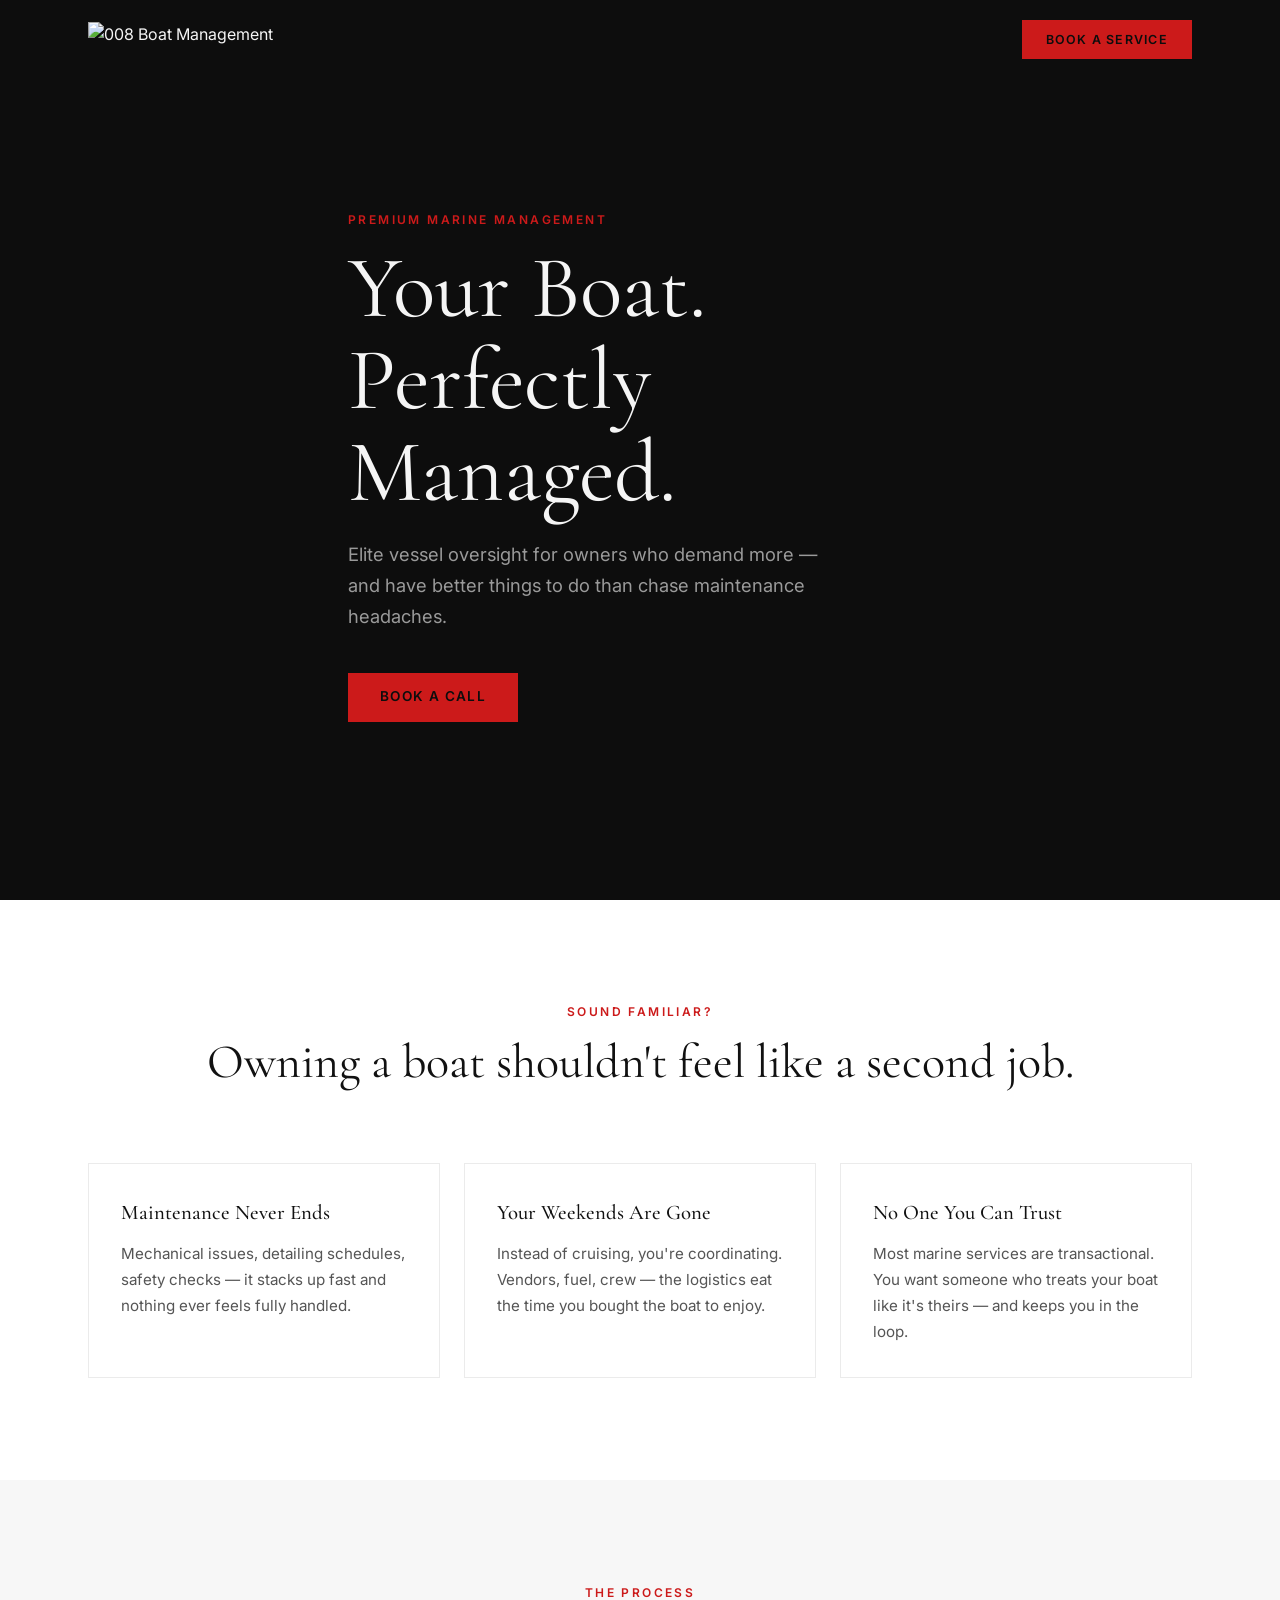
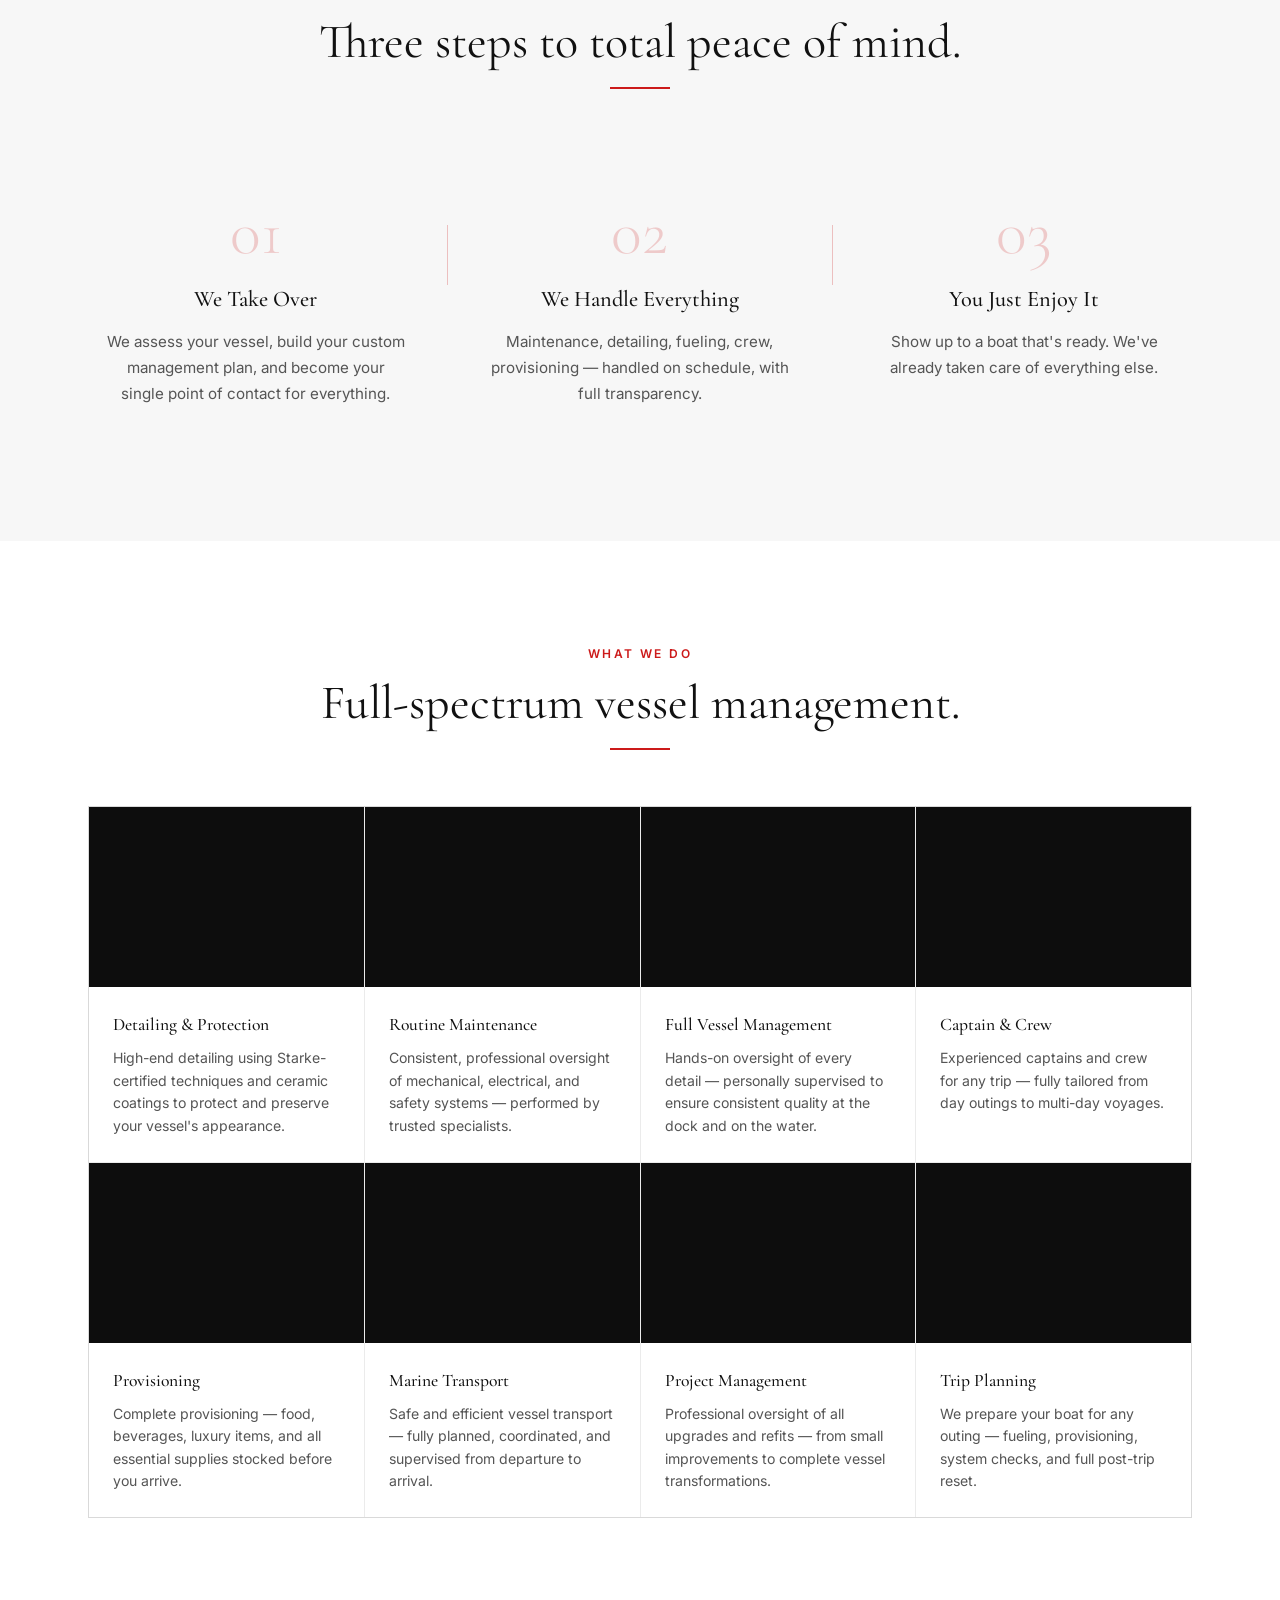
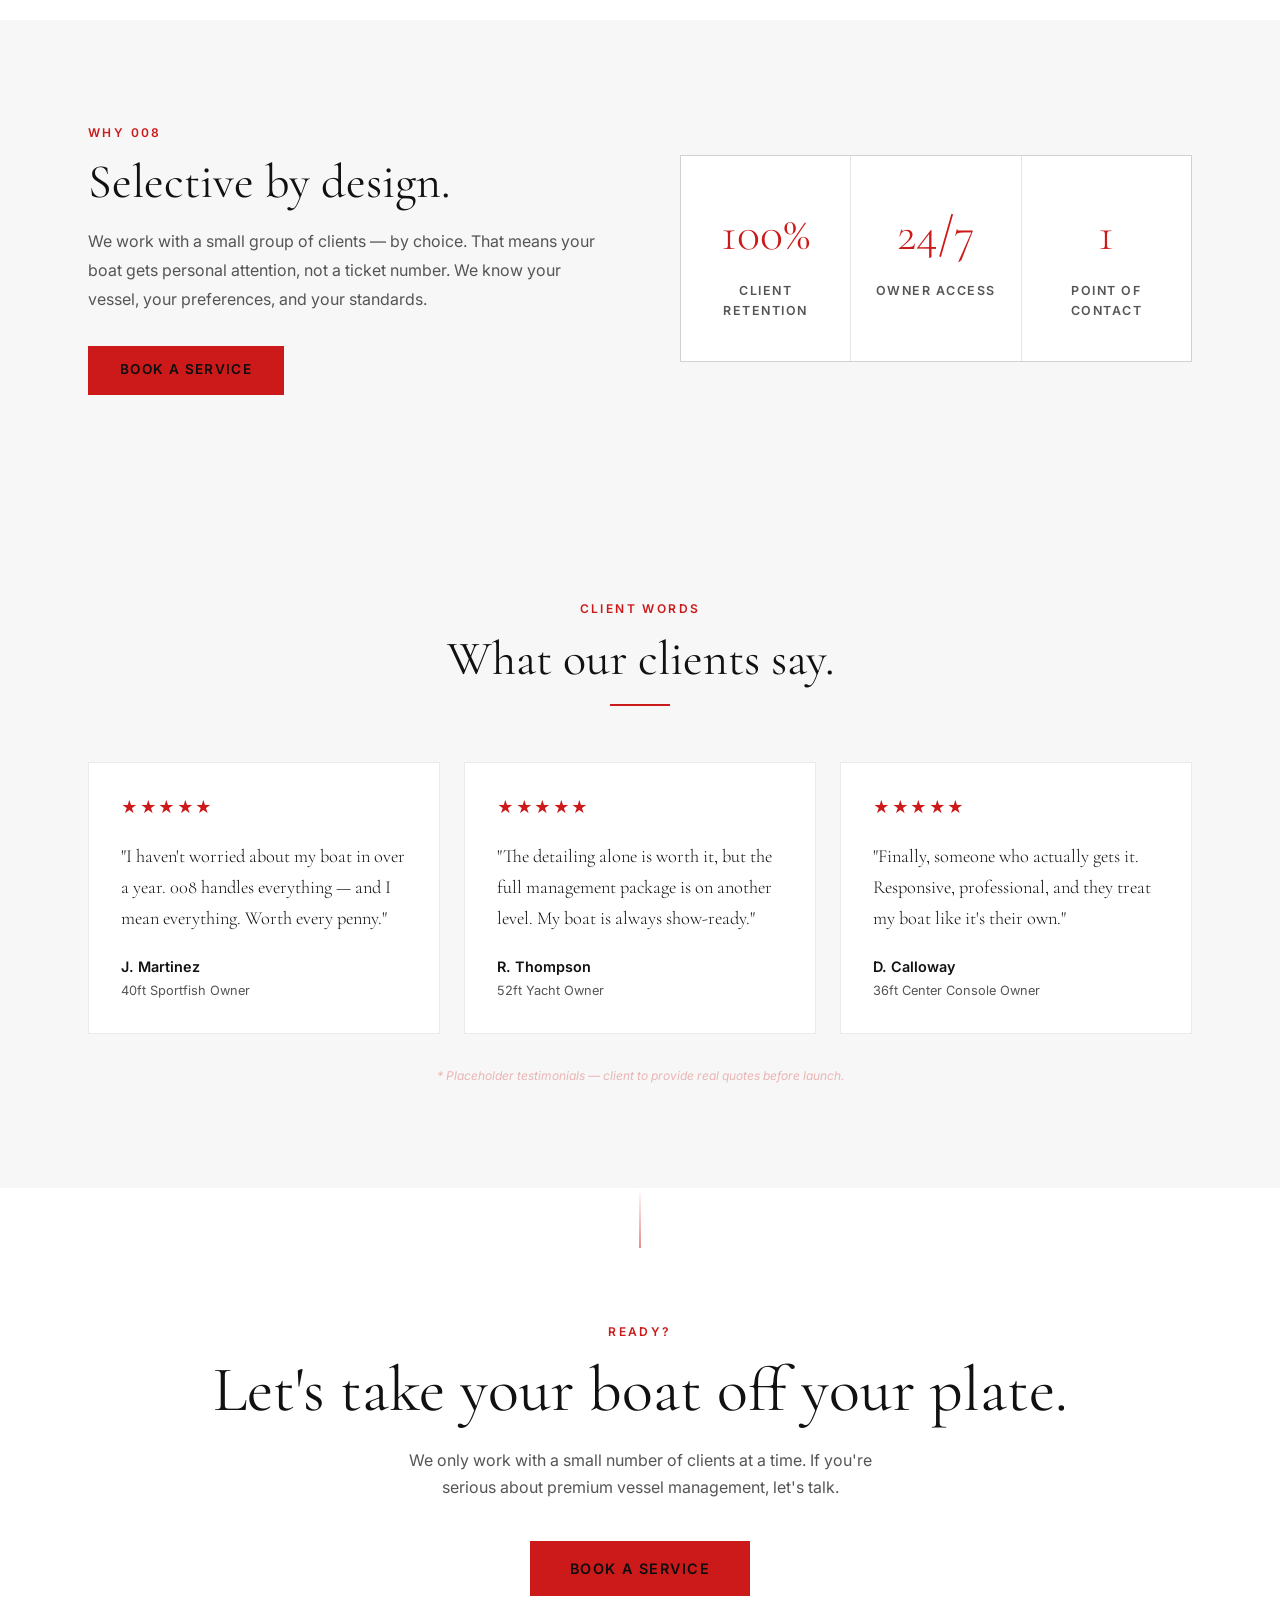
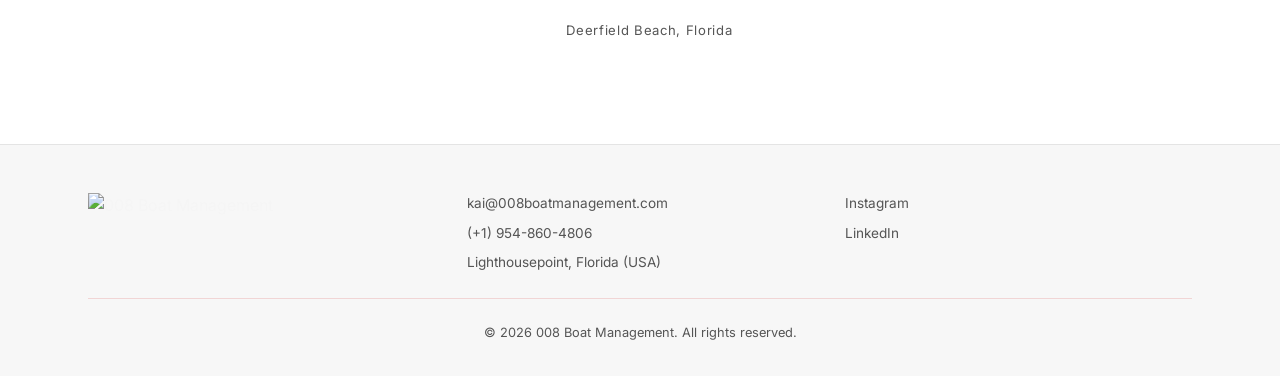
==== index.html @ 58931f23 "feat: fully light page — white/light bg on all sections, no dark backgrounds" ====
<!DOCTYPE html>
<html lang="en">
<head>
  <meta charset="UTF-8" />
  <meta name="viewport" content="width=device-width, initial-scale=1.0" />
  <title>008 Boat Management | White-Glove Marine Care in Florida</title>
  <meta name="description" content="Premium boat management in Deerfield Beach, FL. Starke-certified detailing, maintenance, and full vessel oversight. Quality over quantity—exceptional care, every time." />
  <link rel="shortcut icon" href="https://cdn.prod.website-files.com/6924382c8e08fc47868a5664/692e9da230d185a501692ffb_2025_088_FAVICON%2032X32.png" type="image/x-icon" />
  <link rel="preconnect" href="https://fonts.googleapis.com" />
  <link rel="preconnect" href="https://fonts.gstatic.com" crossorigin />
  <link href="https://fonts.googleapis.com/css2?family=Cormorant+Garamond:wght@300;400;500;600;700&family=Inter:wght@300;400;500;600&display=swap" rel="stylesheet" />
  <script src="https://unpkg.com/lucide@latest/dist/umd/lucide.js"></script>
  <link rel="stylesheet" href="style.css" />
</head>
<body>
  <nav id="navbar">
  <div class="container nav-inner">
    <a href="#" class="nav-logo"><img src="https://cdn.prod.website-files.com/6924382c8e08fc47868a5664/692438b390f0cfb249477f5a_2025_088_FULL%20LOGO%20W-%20EDGE.png" alt="008 Boat Management" class="nav-logo-img" /></a>
    <button class="hamburger" id="hamburger" aria-label="Toggle menu">
      <span></span><span></span><span></span>
    </button>
    <a href="start.html" class="btn nav-cta">Book a Service</a>
  </div>
  <div class="mobile-menu" id="mobile-menu">
    <a href="start.html" class="btn">Book a Service</a>
  </div>
</nav>
  <section id="hero">
  <div class="hero-bg" style="background-image: url('https://cdn.prod.website-files.com/6924382c8e08fc47868a5664/69243a68435644e3ca693afb_008_Miami%20Florida_01.jpeg');">
    <div class="hero-overlay"></div>
  </div>
  <div class="container hero-content">
    <p class="section-label">Premium Marine Management</p>
    <h1 class="hero-title">Your Boat.<br>Perfectly Managed.</h1>
    <p class="hero-sub">Elite vessel oversight for owners who demand more — and have better things to do than chase maintenance headaches.</p>
    <a href="#cta" class="btn">Book a Call</a>
  </div>
</section>
  <section id="problem" class="section-light">
  <div class="container problem-inner">
    <div class="problem-text">
      <p class="section-label">Sound Familiar?</p>
      <h2 class="section-title section-title--lg-gap">Owning a boat shouldn't feel like a second job.</h2>
    </div>
    <div class="problem-cards">
      <div class="problem-card">
        <i data-lucide="wrench" class="problem-icon"></i>
        <h3>Maintenance Never Ends</h3>
        <p>Mechanical issues, detailing schedules, safety checks — it stacks up fast and nothing ever feels fully handled.</p>
      </div>
      <div class="problem-card">
        <i data-lucide="clock" class="problem-icon"></i>
        <h3>Your Weekends Are Gone</h3>
        <p>Instead of cruising, you're coordinating. Vendors, fuel, crew — the logistics eat the time you bought the boat to enjoy.</p>
      </div>
      <div class="problem-card">
        <i data-lucide="shield-off" class="problem-icon"></i>
        <h3>No One You Can Trust</h3>
        <p>Most marine services are transactional. You want someone who treats your boat like it's theirs — and keeps you in the loop.</p>
      </div>
    </div>
  </div>
</section>
<section id="how-it-works" class="section-light-alt">
  <div class="container hiw-inner">
    <div class="text-center">
      <p class="section-label">The Process</p>
      <h2 class="section-title">Three steps to total peace of mind.</h2>
      <div class="gold-line"></div>
    </div>
    <div class="hiw-steps">
      <div class="hiw-step">
        <div class="hiw-num">01</div>
        <h3>We Take Over</h3>
        <p>We assess your vessel, build your custom management plan, and become your single point of contact for everything.</p>
      </div>
      <div class="hiw-connector"></div>
      <div class="hiw-step">
        <div class="hiw-num">02</div>
        <h3>We Handle Everything</h3>
        <p>Maintenance, detailing, fueling, crew, provisioning — handled on schedule, with full transparency.</p>
      </div>
      <div class="hiw-connector"></div>
      <div class="hiw-step">
        <div class="hiw-num">03</div>
        <h3>You Just Enjoy It</h3>
        <p>Show up to a boat that's ready. We've already taken care of everything else.</p>
      </div>
    </div>
  </div>
</section>
<section id="services" class="section-light">
  <div class="container">
    <div class="text-center section-header">
      <p class="section-label">What We Do</p>
      <h2 class="section-title">Full-spectrum vessel management.</h2>
      <div class="gold-line"></div>
    </div>
    <div class="services-grid">
      <div class="service-card">
        <div class="service-photo" style="background-image:url('https://cdn.prod.website-files.com/69244b628b375270ce1d5124/692e006ea0a4abbe92af6ad7_008%20Boat%20Management%20Florida%20Detailing.jpg')"></div>
        <div class="service-card-body">
          <i data-lucide="sparkles" class="service-icon"></i>
          <h3>Detailing & Protection</h3>
          <p>High-end detailing using Starke-certified techniques and ceramic coatings to protect and preserve your vessel's appearance.</p>
        </div>
      </div>
      <div class="service-card">
        <div class="service-photo" style="background-image:url('https://cdn.prod.website-files.com/69244b628b375270ce1d5124/69309f73c0aee711dff2e7cb_WhatsApp%20Image%202025-12-02%20at%2017.09.31.jpeg')"></div>
        <div class="service-card-body">
          <i data-lucide="settings" class="service-icon"></i>
          <h3>Routine Maintenance</h3>
          <p>Consistent, professional oversight of mechanical, electrical, and safety systems — performed by trusted specialists.</p>
        </div>
      </div>
      <div class="service-card">
        <div class="service-photo" style="background-image:url('https://cdn.prod.website-files.com/69244b628b375270ce1d5124/69309fbc2e5aa3241385a7b3_008%20Boat%20Management%20Florida%20Dock.jpg')"></div>
        <div class="service-card-body">
          <i data-lucide="anchor" class="service-icon"></i>
          <h3>Full Vessel Management</h3>
          <p>Hands-on oversight of every detail — personally supervised to ensure consistent quality at the dock and on the water.</p>
        </div>
      </div>
      <div class="service-card">
        <div class="service-photo" style="background-image:url('https://cdn.prod.website-files.com/69244b628b375270ce1d5124/692e013db39fbccde955c7c3_WhatsApp%20Image%202025-11-26%20at%2016.54.25%20(2).jpeg')"></div>
        <div class="service-card-body">
          <i data-lucide="users" class="service-icon"></i>
          <h3>Captain & Crew</h3>
          <p>Experienced captains and crew for any trip — fully tailored from day outings to multi-day voyages.</p>
        </div>
      </div>
      <div class="service-card">
        <div class="service-photo" style="background-image:url('https://cdn.prod.website-files.com/69244b628b375270ce1d5124/69309ebaa0ddb72ae77b1e63_WhatsApp%20Image%202025-12-02%20at%2017.05.52.jpeg')"></div>
        <div class="service-card-body">
          <i data-lucide="package" class="service-icon"></i>
          <h3>Provisioning</h3>
          <p>Complete provisioning — food, beverages, luxury items, and all essential supplies stocked before you arrive.</p>
        </div>
      </div>
      <div class="service-card">
        <div class="service-photo" style="background-image:url('https://cdn.prod.website-files.com/69244b628b375270ce1d5124/692dffa8f7e9207b145ad35e_008%20Boat%20Management%20Florida%20Truck.jpg')"></div>
        <div class="service-card-body">
          <i data-lucide="truck" class="service-icon"></i>
          <h3>Marine Transport</h3>
          <p>Safe and efficient vessel transport — fully planned, coordinated, and supervised from departure to arrival.</p>
        </div>
      </div>
      <div class="service-card">
        <div class="service-photo" style="background-image:url('https://cdn.prod.website-files.com/69244b628b375270ce1d5124/692e0123c6080ca90e723559_008%20Boat%20Management%20Florida%20Docklift.jpg')"></div>
        <div class="service-card-body">
          <i data-lucide="clipboard-list" class="service-icon"></i>
          <h3>Project Management</h3>
          <p>Professional oversight of all upgrades and refits — from small improvements to complete vessel transformations.</p>
        </div>
      </div>
      <div class="service-card">
        <div class="service-photo" style="background-image:url('https://cdn.prod.website-files.com/6924382c8e08fc47868a5664/69243a68435644e3ca693afb_008_Miami%20Florida_01.jpeg')"></div>
        <div class="service-card-body">
          <i data-lucide="map" class="service-icon"></i>
          <h3>Trip Planning</h3>
          <p>We prepare your boat for any outing — fueling, provisioning, system checks, and full post-trip reset.</p>
        </div>
      </div>
    </div>
  </div>
</section>
<section id="why">
  <div class="container why-inner">
    <div class="why-text">
      <p class="section-label">Why 008</p>
      <h2 class="section-title">Selective by design.</h2>
      <p class="why-body">We work with a small group of clients — by choice. That means your boat gets personal attention, not a ticket number. We know your vessel, your preferences, and your standards.</p>
      <a href="start.html" class="btn">Book a Service</a>
    </div>
    <div class="why-stats">
      <div class="why-stat">
        <div class="why-stat-num">100%</div>
        <div class="why-stat-label">Client Retention</div>
      </div>
      <div class="why-stat">
        <div class="why-stat-num">24/7</div>
        <div class="why-stat-label">Owner Access</div>
      </div>
      <div class="why-stat">
        <div class="why-stat-num">1</div>
        <div class="why-stat-label">Point of Contact</div>
      </div>
    </div>
  </div>
</section>
<section id="testimonials" class="section-light-alt">
  <div class="container">
    <div class="text-center section-header">
      <p class="section-label">Client Words</p>
      <h2 class="section-title">What our clients say.</h2>
      <div class="gold-line"></div>
    </div>
    <div class="testimonials-grid">
      <div class="testimonial-card">
        <div class="testimonial-stars">★★★★★</div>
        <p class="testimonial-text">"I haven't worried about my boat in over a year. 008 handles everything — and I mean everything. Worth every penny."</p>
        <div class="testimonial-author">
          <div class="testimonial-name">J. Martinez</div>
          <div class="testimonial-role">40ft Sportfish Owner</div>
        </div>
      </div>
      <div class="testimonial-card">
        <div class="testimonial-stars">★★★★★</div>
        <p class="testimonial-text">"The detailing alone is worth it, but the full management package is on another level. My boat is always show-ready."</p>
        <div class="testimonial-author">
          <div class="testimonial-name">R. Thompson</div>
          <div class="testimonial-role">52ft Yacht Owner</div>
        </div>
      </div>
      <div class="testimonial-card">
        <div class="testimonial-stars">★★★★★</div>
        <p class="testimonial-text">"Finally, someone who actually gets it. Responsive, professional, and they treat my boat like it's their own."</p>
        <div class="testimonial-author">
          <div class="testimonial-name">D. Calloway</div>
          <div class="testimonial-role">36ft Center Console Owner</div>
        </div>
      </div>
    </div>
    <p class="testimonial-disclaimer">* Placeholder testimonials — client to provide real quotes before launch.</p>
  </div>
</section>
<div class="divider"></div>
  <section id="cta">
  <div class="container cta-inner">
    <p class="section-label">Ready?</p>
    <h2 class="cta-title">Let's take your boat off your plate.</h2>
    <p class="cta-sub">We only work with a small number of clients at a time. If you're serious about premium vessel management, let's talk.</p>
    <a href="start.html" class="btn cta-btn">Book a Service</a>
    <p class="cta-location">
      <i data-lucide="map-pin" class="cta-location-icon"></i>
      Deerfield Beach, Florida
    </p>
  </div>
</section>

<footer>
  <div class="container footer-inner">
    <div class="footer-top">
      <img src="https://cdn.prod.website-files.com/6924382c8e08fc47868a5664/692438b23ab977d78bbd903e_2025_088_FULL%20LOGO.png" alt="008 Boat Management" class="footer-logo" />
      <div class="footer-contact">
        <a href="mailto:kai@008boatmanagement.com" class="footer-link">kai@008boatmanagement.com</a>
        <a href="tel:+19548604806" class="footer-link">(+1) 954-860-4806</a>
        <span class="footer-link">Lighthousepoint, Florida (USA)</span>
      </div>
      <div class="footer-socials">
        <a href="https://www.instagram.com/008boatmanagement" target="_blank" class="footer-link">Instagram</a>
        <a href="https://www.linkedin.com/company/008boatmanagement" target="_blank" class="footer-link">LinkedIn</a>
      </div>
    </div>
    <div class="divider" style="margin: 1.5rem 0;"></div>
    <p class="footer-copy">© 2026 008 Boat Management. All rights reserved.</p>
  </div>
</footer>
  <script src="script.js"></script>
</body>
</html>
---- style.css ----
/* ===== VARIABLES ===== */
:root {
  --bg: #0D0D0D;
  --bg-card: #1A1A1A;
  --gold: #CC1A1A;
  --gold-light: #E52222;
  --slate: #9A9A9A;
  --white: #F5F5F5;
  --light: #FFFFFF;
  --light-alt: #F7F7F7;
  --text-dark: #111111;
  --text-muted: #555555;
  --font-serif: 'Cormorant Garamond', Georgia, serif;
  --font-sans: 'Inter', system-ui, sans-serif;
  --section-pad: clamp(4rem, 8vw, 8rem);
  --max-width: 1200px;
  --gold-rgb: 204, 26, 26;
  --bg-rgb: 13, 13, 13;
  --bg-card-hover: #222222;
}

/* ===== LIGHT SECTIONS ===== */
.section-light {
  background: var(--light);
}
.section-light-alt {
  background: var(--light-alt);
}
.section-light .section-title,
.section-light-alt .section-title,
.section-light .hiw-step h3,
.section-light-alt .hiw-step h3 {
  color: var(--text-dark);
}
.section-light .section-sub,
.section-light .hiw-step p,
.section-light-alt .hiw-step p {
  color: var(--text-muted);
}
.section-light .divider,
.section-light-alt .divider {
  background: rgba(0,0,0,0.08);
}
.section-light + .divider,
.section-light-alt + .divider,
.divider + .section-light,
.divider + .section-light-alt {
  display: none;
}

/* ===== RESET ===== */
*, *::before, *::after { box-sizing: border-box; margin: 0; padding: 0; }
html { scroll-behavior: smooth; }
body {
  background: var(--bg);
  color: var(--white);
  font-family: var(--font-sans);
  line-height: 1.6;
  overflow-x: hidden;
}
img { display: block; max-width: 100%; }
a { color: inherit; text-decoration: none; }
ul, ol { list-style: none; }
button { cursor: pointer; font: inherit; background: none; border: none; }

/* ===== UTILITIES ===== */
.container { max-width: var(--max-width); margin: 0 auto; padding: 0 clamp(1.5rem, 4vw, 3rem); }
.gold-line { width: 60px; height: 2px; background: var(--gold); margin: 0 auto 1.5rem; }
.section-label {
  font-family: var(--font-sans);
  font-size: 0.75rem;
  font-weight: 600;
  letter-spacing: 0.2em;
  text-transform: uppercase;
  color: var(--gold);
  margin-bottom: 0.75rem;
}
.section-title {
  font-family: var(--font-serif);
  font-size: clamp(2rem, 4vw, 3rem);
  font-weight: 400;
  line-height: 1.2;
  color: var(--white);
  margin-bottom: 1rem;
}
.section-sub {
  font-size: 1.05rem;
  color: var(--slate);
  max-width: 560px;
  margin: 0 auto;
  line-height: 1.7;
}
.btn {
  display: inline-block;
  background: var(--gold);
  color: var(--bg);
  font-family: var(--font-sans);
  font-size: 0.85rem;
  font-weight: 600;
  letter-spacing: 0.1em;
  text-transform: uppercase;
  padding: 0.85rem 2rem;
  border: none;
  cursor: pointer;
  transition: background 0.2s, transform 0.2s;
}
.btn:hover { background: var(--gold-light); transform: translateY(-1px); }
.divider { width: 100%; height: 1px; background: rgba(var(--gold-rgb), 0.15); }
.section-title--lg-gap { margin-bottom: 1.5rem; }
.section-header { margin-bottom: 3.5rem; }
.footer-copy { color: var(--slate); font-size: 0.85rem; }

/* ===== NAVBAR ===== */
#navbar {
  position: fixed;
  top: 0; left: 0; right: 0;
  z-index: 100;
  transition: background 0.3s, backdrop-filter 0.3s, box-shadow 0.3s;
}
#navbar.scrolled {
  background: rgba(var(--bg-rgb),0.92);
  backdrop-filter: blur(12px);
  box-shadow: 0 1px 0 rgba(var(--gold-rgb), 0.12);
}
.nav-inner {
  display: flex;
  align-items: center;
  justify-content: space-between;
  padding-top: 1.25rem;
  padding-bottom: 1.25rem;
}
.nav-logo { display: flex; align-items: center; }
.nav-logo-img { height: 36px; width: auto; display: block; }
.nav-cta { padding: 0.6rem 1.5rem; font-size: 0.78rem; }
.hamburger {
  display: none;
  flex-direction: column;
  gap: 5px;
  background: none;
  border: none;
  cursor: pointer;
  padding: 4px;
}
.hamburger span {
  display: block;
  width: 24px;
  height: 2px;
  background: var(--white);
  transition: transform 0.2s, opacity 0.2s;
}
.hamburger.open span:nth-child(1) { transform: translateY(7px) rotate(45deg); }
.hamburger.open span:nth-child(2) { opacity: 0; }
.hamburger.open span:nth-child(3) { transform: translateY(-7px) rotate(-45deg); }
.mobile-menu {
  display: none;
  flex-direction: column;
  align-items: center;
  padding: 1.5rem;
  background: rgba(var(--bg-rgb),0.97);
  border-top: 1px solid rgba(var(--gold-rgb), 0.15);
}
.mobile-menu.open { display: flex; }
@media (max-width: 640px) {
  .hamburger { display: flex; }
  .nav-cta { display: none; }
}

/* ===== HERO ===== */
#hero {
  position: relative;
  min-height: 100vh;
  display: flex;
  align-items: center;
  overflow: hidden;
}
.hero-bg {
  position: absolute;
  inset: 0;
  background-image: url('https://images.unsplash.com/photo-1567899378494-47b22a2ae96a?w=1600&q=80');
  background-size: cover;
  background-position: center;
  background-color: var(--bg);
}
.hero-overlay {
  position: absolute;
  inset: 0;
  background: linear-gradient(135deg, rgba(var(--bg-rgb),0.92) 40%, rgba(var(--bg-rgb),0.6) 100%);
}
.hero-content {
  position: relative;
  z-index: 1;
  padding-top: 8rem;
  padding-bottom: 6rem;
  max-width: 680px;
}
.hero-title {
  font-family: var(--font-serif);
  font-size: clamp(3rem, 7vw, 5.5rem);
  font-weight: 400;
  line-height: 1.05;
  color: var(--white);
  margin-bottom: 1.25rem;
}
.hero-sub {
  font-size: clamp(1rem, 1.5vw, 1.15rem);
  color: var(--slate);
  max-width: 500px;
  margin-bottom: 2.5rem;
  line-height: 1.7;
}

/* ===== PROBLEM ===== */
#problem { padding: var(--section-pad) 0; }
.problem-inner { display: grid; gap: 3rem; }
.problem-text { text-align: center; }
.problem-cards {
  display: grid;
  grid-template-columns: repeat(3, 1fr);
  gap: 1.5rem;
}
.problem-card {
  background: var(--light);
  border: 1px solid rgba(0,0,0,0.08);
  padding: 2rem;
  transition: border-color 0.2s, box-shadow 0.2s;
}
.problem-card:hover { border-color: var(--gold); box-shadow: 0 4px 20px rgba(var(--gold-rgb),0.1); }
.problem-icon {
  width: 28px;
  height: 28px;
  color: var(--gold);
  margin-bottom: 1rem;
}
.problem-card h3 {
  font-family: var(--font-serif);
  font-size: 1.3rem;
  font-weight: 500;
  margin-bottom: 0.75rem;
  color: var(--text-dark);
}
.problem-card p { color: var(--text-muted); font-size: 0.95rem; line-height: 1.7; }
@media (max-width: 768px) {
  .problem-cards { grid-template-columns: 1fr; }
}

/* ===== HOW IT WORKS ===== */
#how-it-works { padding: var(--section-pad) 0; }
.hiw-inner { display: flex; flex-direction: column; gap: 3.5rem; }
.text-center { text-align: center; }
.hiw-steps {
  display: grid;
  grid-template-columns: 1fr auto 1fr auto 1fr;
  align-items: start;
  gap: 1.5rem;
}
.hiw-step { text-align: center; padding: 2rem 1rem; }
.hiw-num {
  font-family: var(--font-serif);
  font-size: 4rem;
  font-weight: 300;
  color: rgba(var(--gold-rgb), 0.2);
  line-height: 1;
  margin-bottom: 1rem;
}
.hiw-step h3 {
  font-family: var(--font-serif);
  font-size: 1.4rem;
  font-weight: 500;
  margin-bottom: 0.75rem;
  color: var(--text-dark);
}
.hiw-step p { color: var(--text-muted); font-size: 0.95rem; line-height: 1.7; }
.hiw-connector {
  width: 1px;
  height: 60px;
  background: rgba(var(--gold-rgb), 0.25);
  margin-top: 3.5rem;
  align-self: flex-start;
}
@media (max-width: 768px) {
  .hiw-steps {
    grid-template-columns: 1fr;
  }
  .hiw-connector {
    width: 60px; height: 1px;
    margin: 0 auto;
  }
}

/* ===== SERVICES ===== */
#services { padding: var(--section-pad) 0; }
.services-grid {
  display: grid;
  grid-template-columns: repeat(4, 1fr);
  gap: 1px;
  background: rgba(0,0,0,0.08);
  border: 1px solid rgba(0,0,0,0.08);
}
.service-card {
  background: var(--light);
  transition: background 0.2s, box-shadow 0.2s;
  display: flex;
  flex-direction: column;
}
.service-card:hover { background: var(--light-alt); box-shadow: inset 0 -3px 0 var(--gold); }
.service-photo {
  height: 180px;
  background-size: cover;
  background-position: center;
  background-color: var(--bg);
}
.service-card-body {
  padding: 1.5rem;
  flex: 1;
}
.service-icon {
  width: 22px;
  height: 22px;
  color: var(--gold);
  margin-bottom: 0.75rem;
}
.service-card h3 {
  font-family: var(--font-serif);
  font-size: 1.1rem;
  font-weight: 500;
  margin-bottom: 0.5rem;
  color: var(--text-dark);
}
.service-card p { color: var(--text-muted); font-size: 0.88rem; line-height: 1.6; }
@media (max-width: 1024px) {
  .services-grid { grid-template-columns: repeat(2, 1fr); }
}
@media (max-width: 640px) {
  .services-grid { grid-template-columns: 1fr; }
}

/* ===== WHY 008 ===== */
#why { padding: var(--section-pad) 0; background: var(--light-alt); }
.why-body {
  color: var(--text-muted);
  line-height: 1.8;
  margin-bottom: 2rem;
}
.why-inner {
  display: grid;
  grid-template-columns: 1fr 1fr;
  gap: 5rem;
  align-items: center;
}
.why-inner .section-title { color: var(--text-dark); }
.why-stats {
  display: grid;
  grid-template-columns: repeat(3, 1fr);
  gap: 1px;
  background: rgba(0,0,0,0.08);
  border: 1px solid rgba(0,0,0,0.08);
}
.why-stat {
  background: var(--light);
  padding: 2.5rem 1.5rem;
  text-align: center;
}
.why-stat-num {
  font-family: var(--font-serif);
  font-size: clamp(2rem, 4vw, 3rem);
  font-weight: 300;
  color: var(--gold);
  margin-bottom: 0.5rem;
}
.why-stat-label {
  font-size: 0.78rem;
  font-weight: 600;
  letter-spacing: 0.12em;
  text-transform: uppercase;
  color: var(--text-muted);
}
@media (max-width: 768px) {
  .why-inner { grid-template-columns: 1fr; gap: 2.5rem; }
}

/* ===== TESTIMONIALS ===== */
#testimonials { padding: var(--section-pad) 0; }
.testimonials-grid {
  display: grid;
  grid-template-columns: repeat(3, 1fr);
  gap: 1.5rem;
  margin-bottom: 2rem;
}
.testimonial-card {
  background: var(--light);
  border: 1px solid rgba(0,0,0,0.08);
  padding: 2rem;
  display: flex;
  flex-direction: column;
  gap: 1.25rem;
}
.testimonial-stars { color: var(--gold); font-size: 1rem; letter-spacing: 0.1em; }
.testimonial-text {
  font-family: var(--font-serif);
  font-size: 1.15rem;
  font-weight: 300;
  color: var(--text-dark);
  line-height: 1.7;
  flex: 1;
}
.testimonial-name {
  font-weight: 600;
  font-size: 0.9rem;
  color: var(--text-dark);
}
.testimonial-role { font-size: 0.8rem; color: var(--text-muted); margin-top: 0.2rem; }
.testimonial-disclaimer {
  text-align: center;
  font-size: 0.75rem;
  color: rgba(var(--gold-rgb), 0.3);
  font-style: italic;
}
@media (max-width: 768px) {
  .testimonials-grid { grid-template-columns: 1fr; }
}

/* ===== CTA ===== */
#cta {
  padding: var(--section-pad) 0;
  background: var(--light);
  position: relative;
}
#cta::before {
  content: '';
  position: absolute;
  top: 0; left: 50%; transform: translateX(-50%);
  width: 1px; height: 60px;
  background: linear-gradient(to bottom, transparent, var(--gold));
}
.cta-inner { padding-top: 2rem; text-align: center; }
.cta-title {
  font-family: var(--font-serif);
  font-size: clamp(2rem, 5vw, 4rem);
  font-weight: 400;
  color: var(--text-dark);
  margin-bottom: 1.25rem;
  line-height: 1.15;
}
.cta-sub {
  color: var(--text-muted);
  max-width: 520px;
  margin: 0 auto 2.5rem;
  line-height: 1.7;
}
.cta-btn { font-size: 0.9rem; padding: 1rem 2.5rem; }
.cta-location {
  margin-top: 1.5rem;
  font-size: 0.82rem;
  color: var(--text-muted);
  letter-spacing: 0.05em;
}
.cta-location-icon {
  width: 14px;
  height: 14px;
  color: var(--gold);
  vertical-align: middle;
  display: inline-block;
}
/* ===== FOOTER ===== */
footer {
  background: var(--light-alt);
  border-top: 1px solid rgba(0,0,0,0.08);
  padding: 3rem 0 2rem;
}
.footer-top {
  display: grid;
  grid-template-columns: 1fr 1fr 1fr;
  gap: 2rem;
  align-items: start;
  margin-bottom: 0;
}
.footer-logo { height: 48px; width: auto; }
.footer-contact, .footer-socials {
  display: flex;
  flex-direction: column;
  gap: 0.5rem;
}
.footer-link {
  font-size: 0.85rem;
  color: var(--text-muted);
  transition: color 0.2s;
}
.footer-link:hover { color: var(--gold); }
.footer-copy { color: var(--text-muted); font-size: 0.8rem; text-align: center; }
@media (max-width: 640px) {
  .footer-top { grid-template-columns: 1fr; }
  .footer-copy { text-align: left; }
}
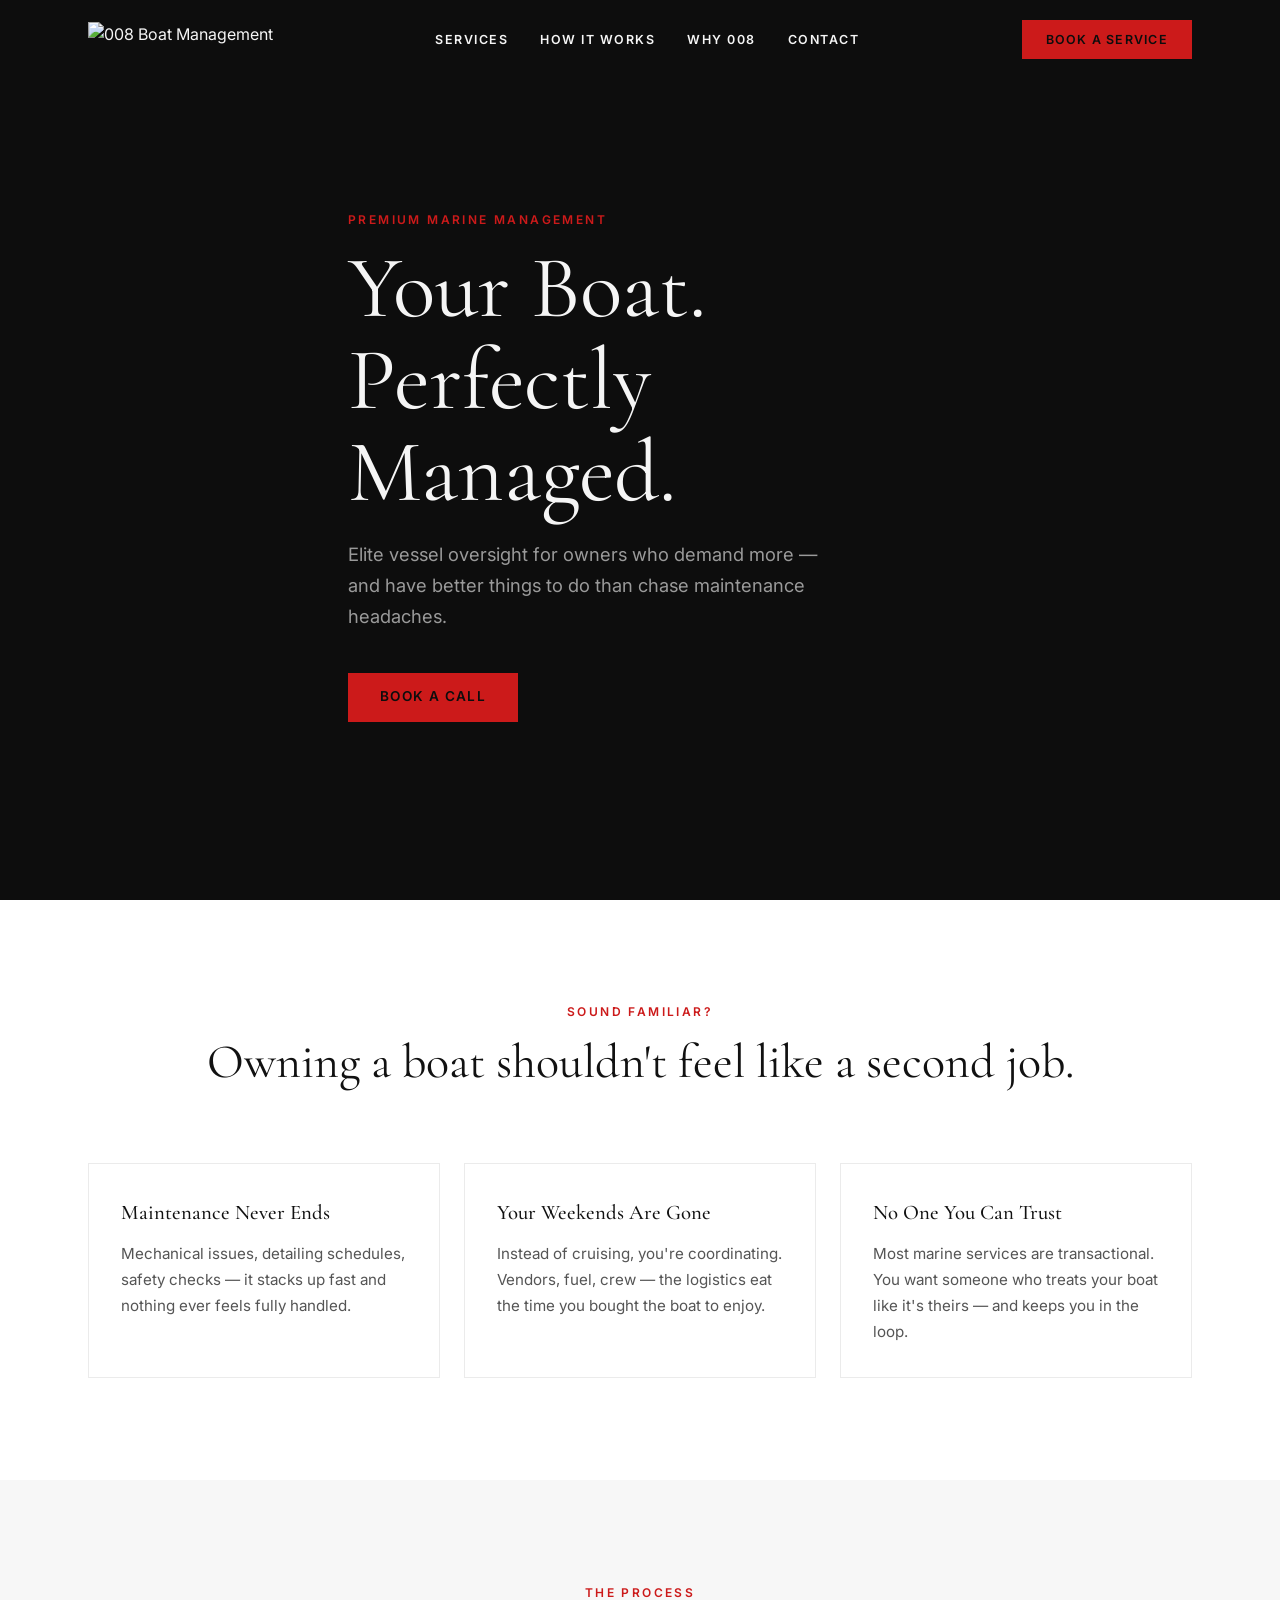
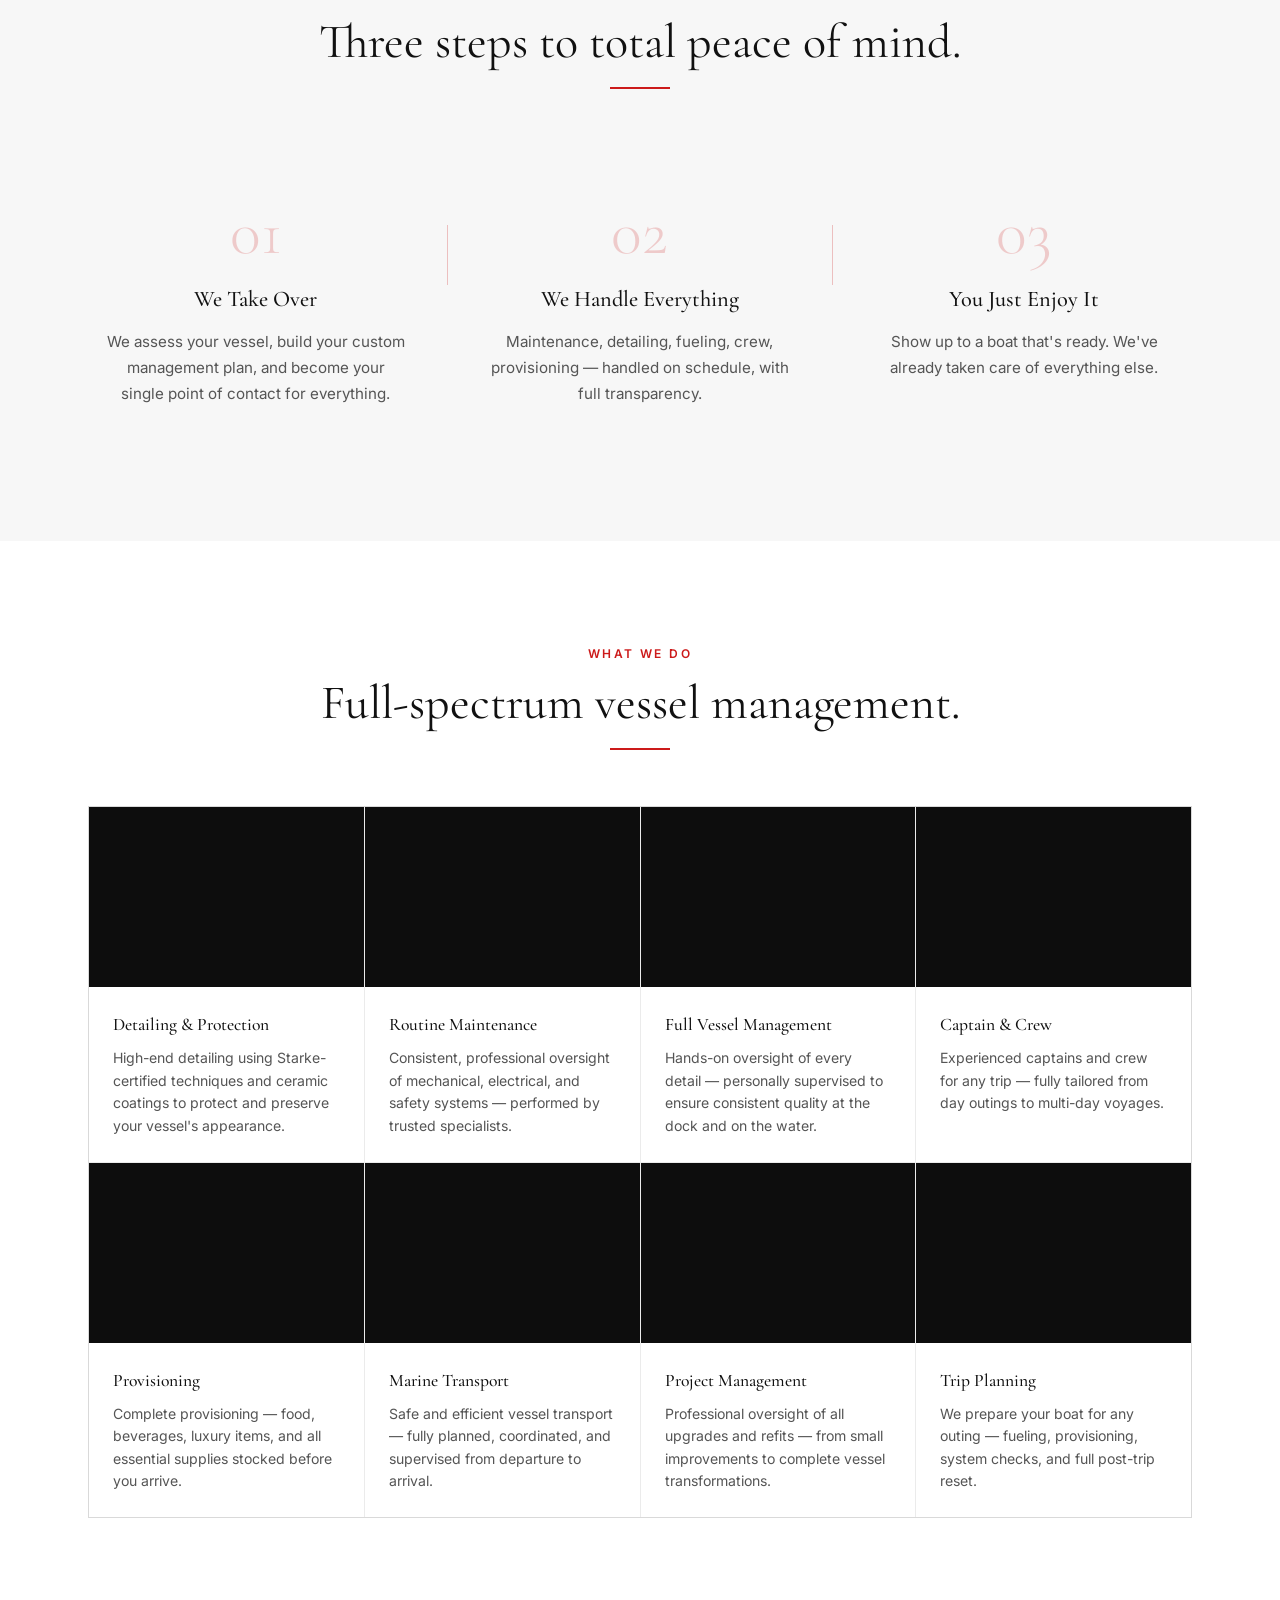
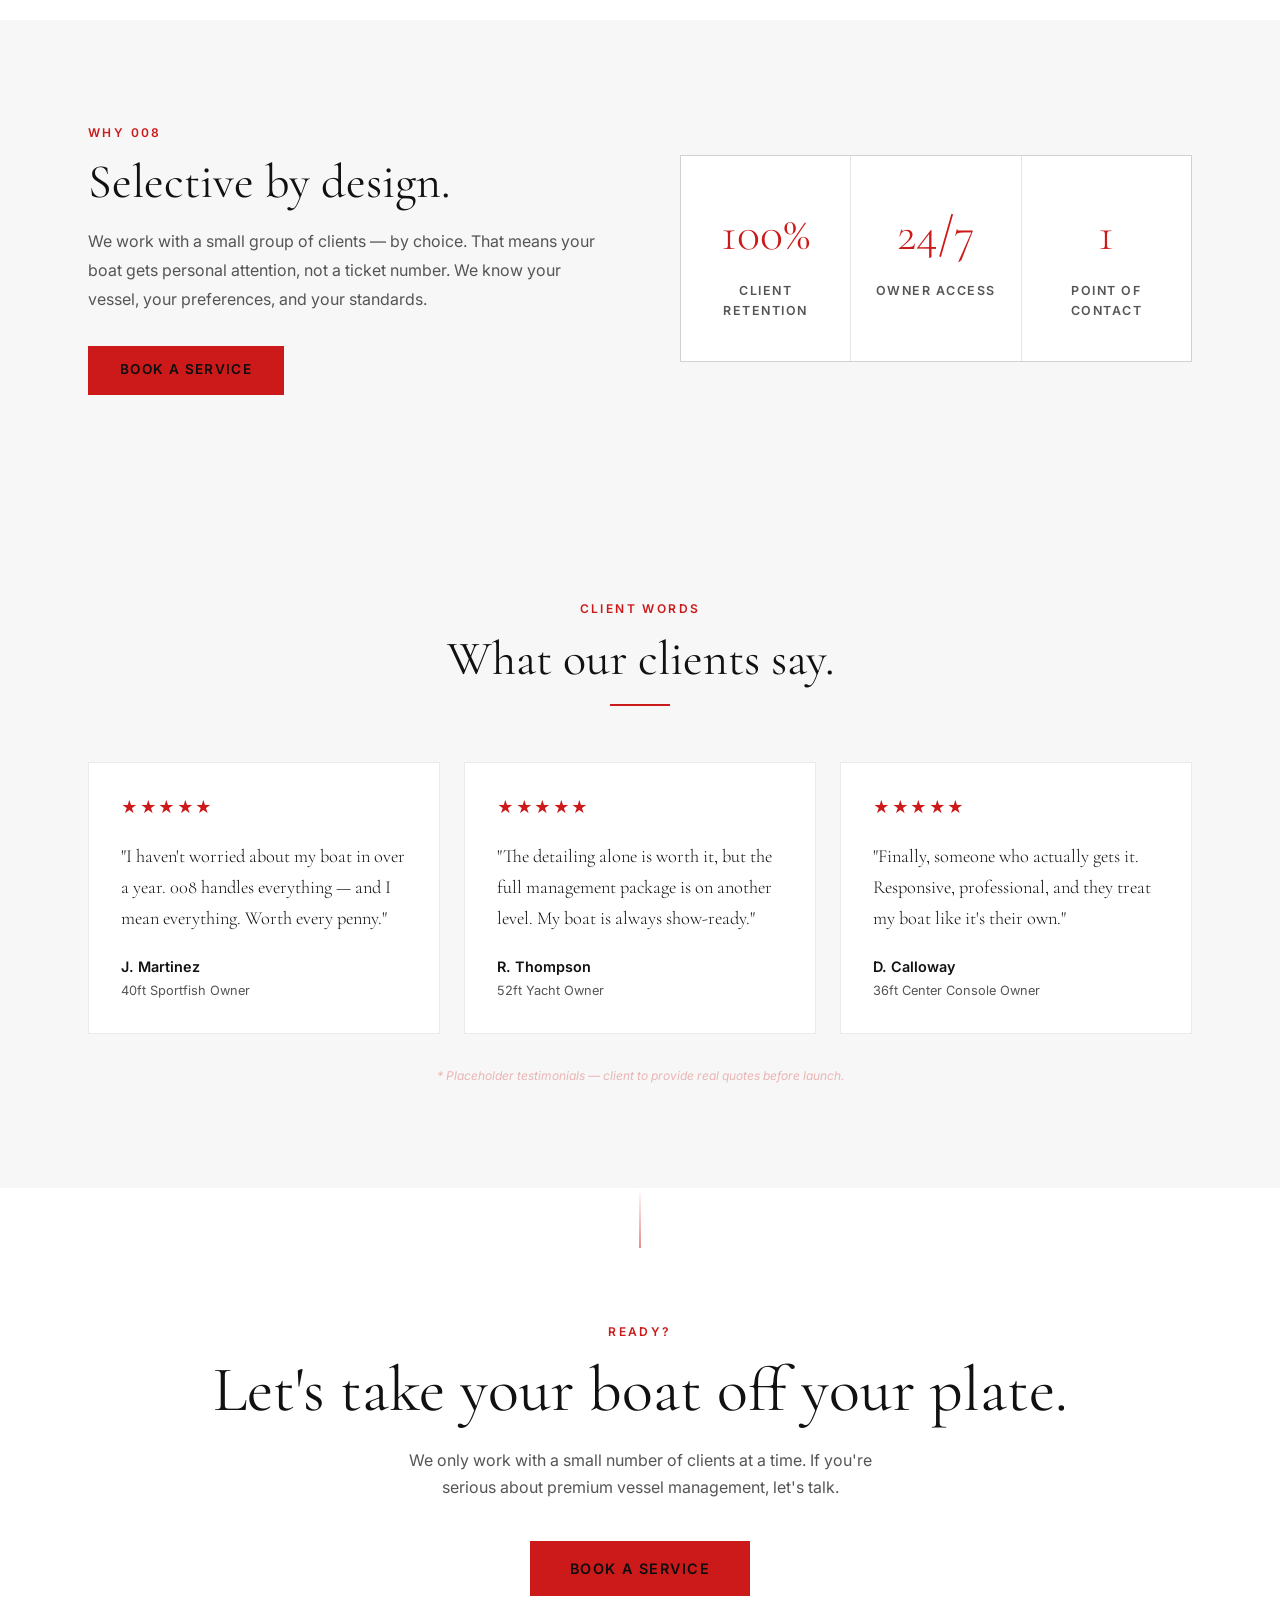
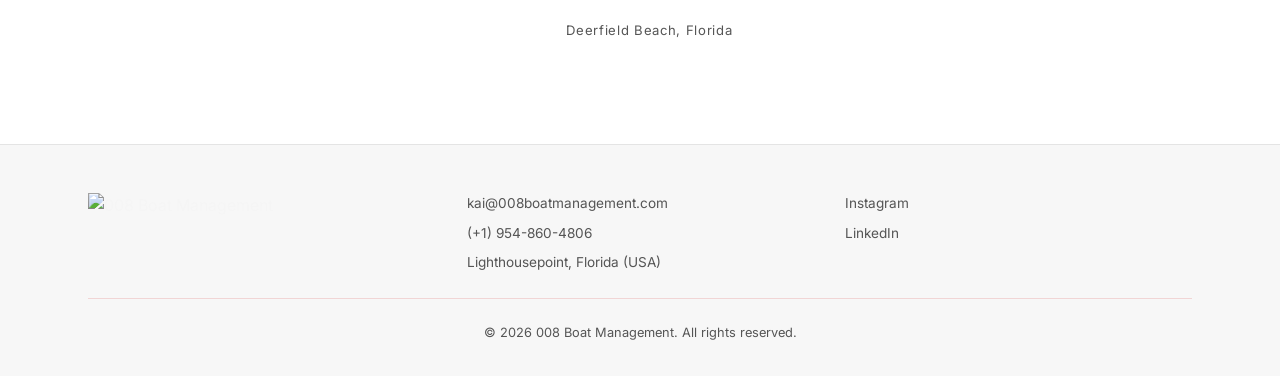
==== commit 42c228f4: "feat: navbar section links with mobile menu" ====
--- a/index.html
+++ b/index.html
@@ -16,13 +16,23 @@
   <nav id="navbar">
   <div class="container nav-inner">
     <a href="#" class="nav-logo"><img src="https://cdn.prod.website-files.com/6924382c8e08fc47868a5664/692438b390f0cfb249477f5a_2025_088_FULL%20LOGO%20W-%20EDGE.png" alt="008 Boat Management" class="nav-logo-img" /></a>
+    <nav class="nav-links">
+      <a href="#services" class="nav-link">Services</a>
+      <a href="#how-it-works" class="nav-link">How It Works</a>
+      <a href="#why" class="nav-link">Why 008</a>
+      <a href="#cta" class="nav-link">Contact</a>
+    </nav>
     <button class="hamburger" id="hamburger" aria-label="Toggle menu">
       <span></span><span></span><span></span>
     </button>
     <a href="start.html" class="btn nav-cta">Book a Service</a>
   </div>
   <div class="mobile-menu" id="mobile-menu">
-    <a href="start.html" class="btn">Book a Service</a>
+    <a href="#services" class="mobile-nav-link">Services</a>
+    <a href="#how-it-works" class="mobile-nav-link">How It Works</a>
+    <a href="#why" class="mobile-nav-link">Why 008</a>
+    <a href="#cta" class="mobile-nav-link">Contact</a>
+    <a href="start.html" class="btn" style="margin-top:0.5rem;">Book a Service</a>
   </div>
 </nav>
   <section id="hero">
--- a/style.css
+++ b/style.css
@@ -131,7 +131,32 @@
 }
 .nav-logo { display: flex; align-items: center; }
 .nav-logo-img { height: 36px; width: auto; display: block; }
+.nav-links {
+  display: flex;
+  align-items: center;
+  gap: 2rem;
+}
+.nav-link {
+  font-size: 0.78rem;
+  font-weight: 600;
+  letter-spacing: 0.12em;
+  text-transform: uppercase;
+  color: var(--white);
+  transition: color 0.2s;
+}
+.nav-link:hover { color: var(--gold); }
+.mobile-nav-link {
+  font-size: 0.85rem;
+  font-weight: 600;
+  letter-spacing: 0.12em;
+  text-transform: uppercase;
+  color: var(--white);
+  padding: 0.5rem 0;
+  transition: color 0.2s;
+}
+.mobile-nav-link:hover { color: var(--gold); }
 .nav-cta { padding: 0.6rem 1.5rem; font-size: 0.78rem; }
+@media (max-width: 900px) { .nav-links { display: none; } }
 .hamburger {
   display: none;
   flex-direction: column;
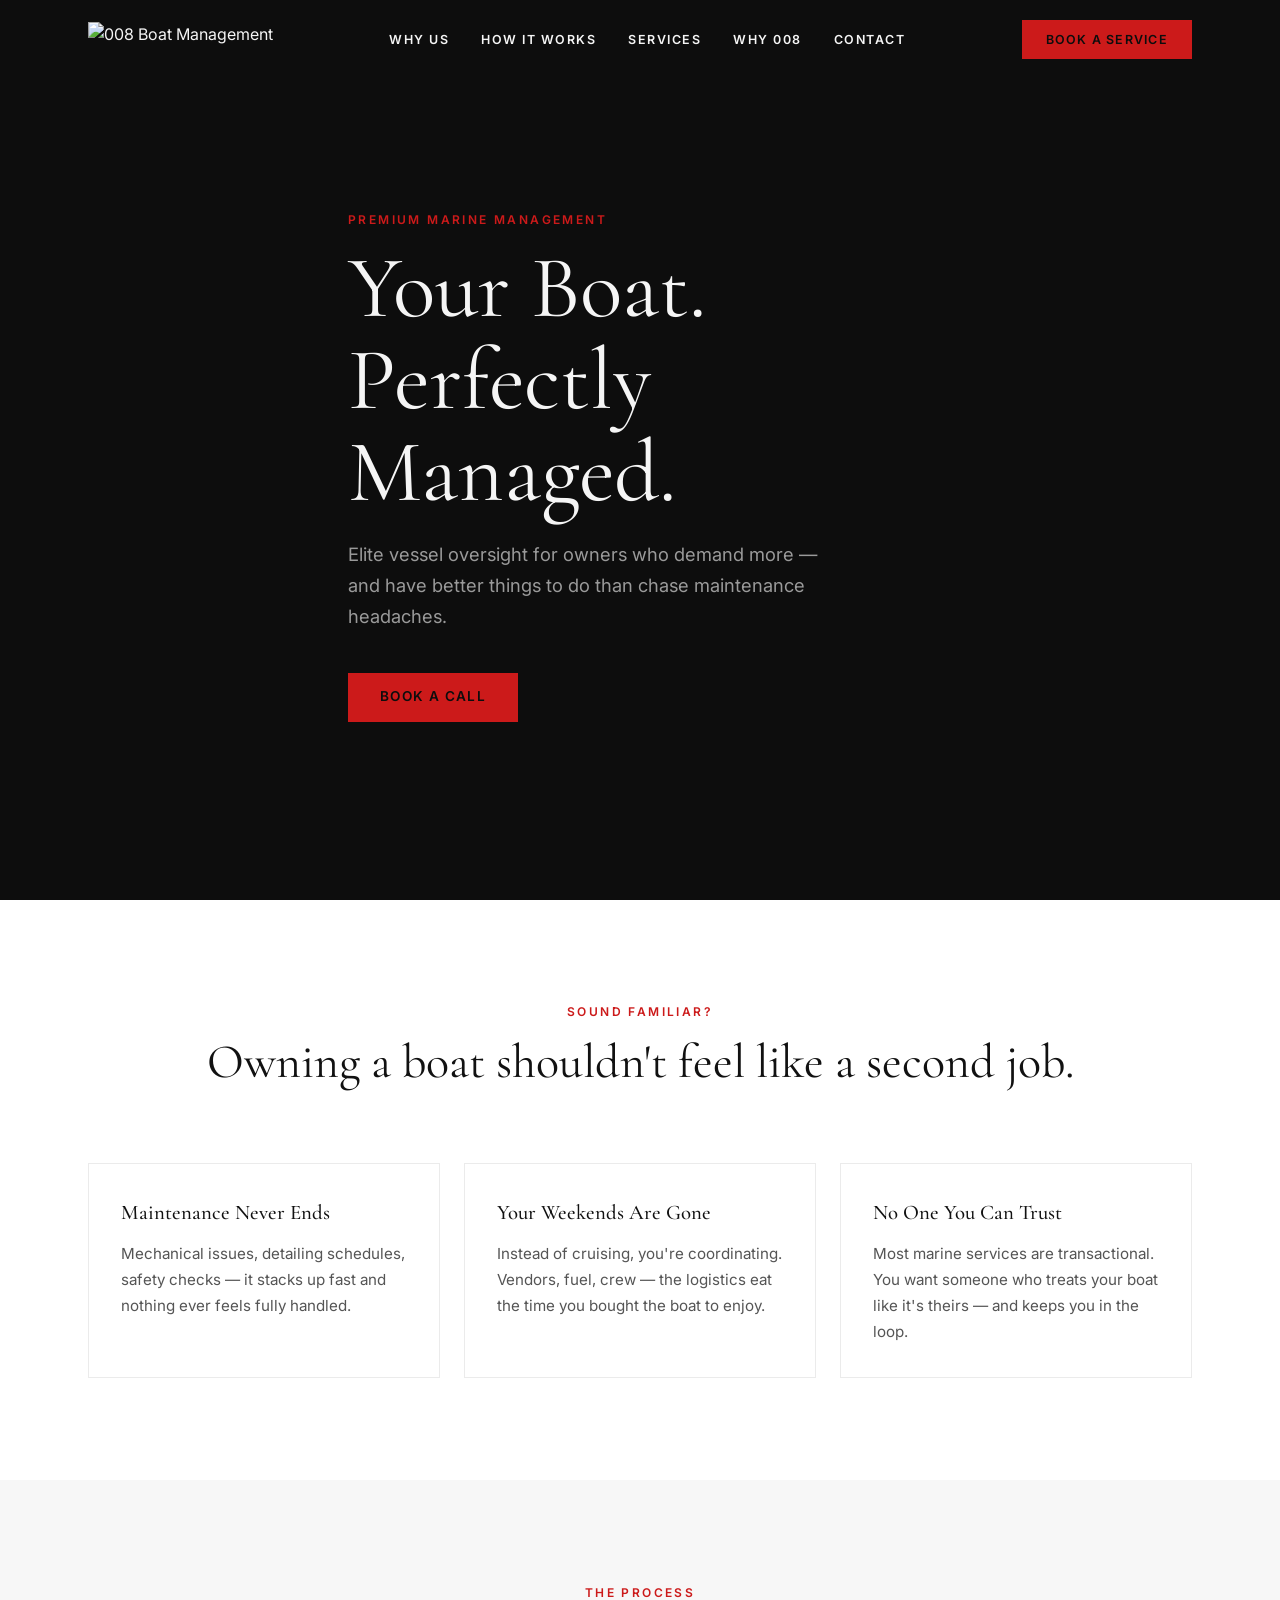
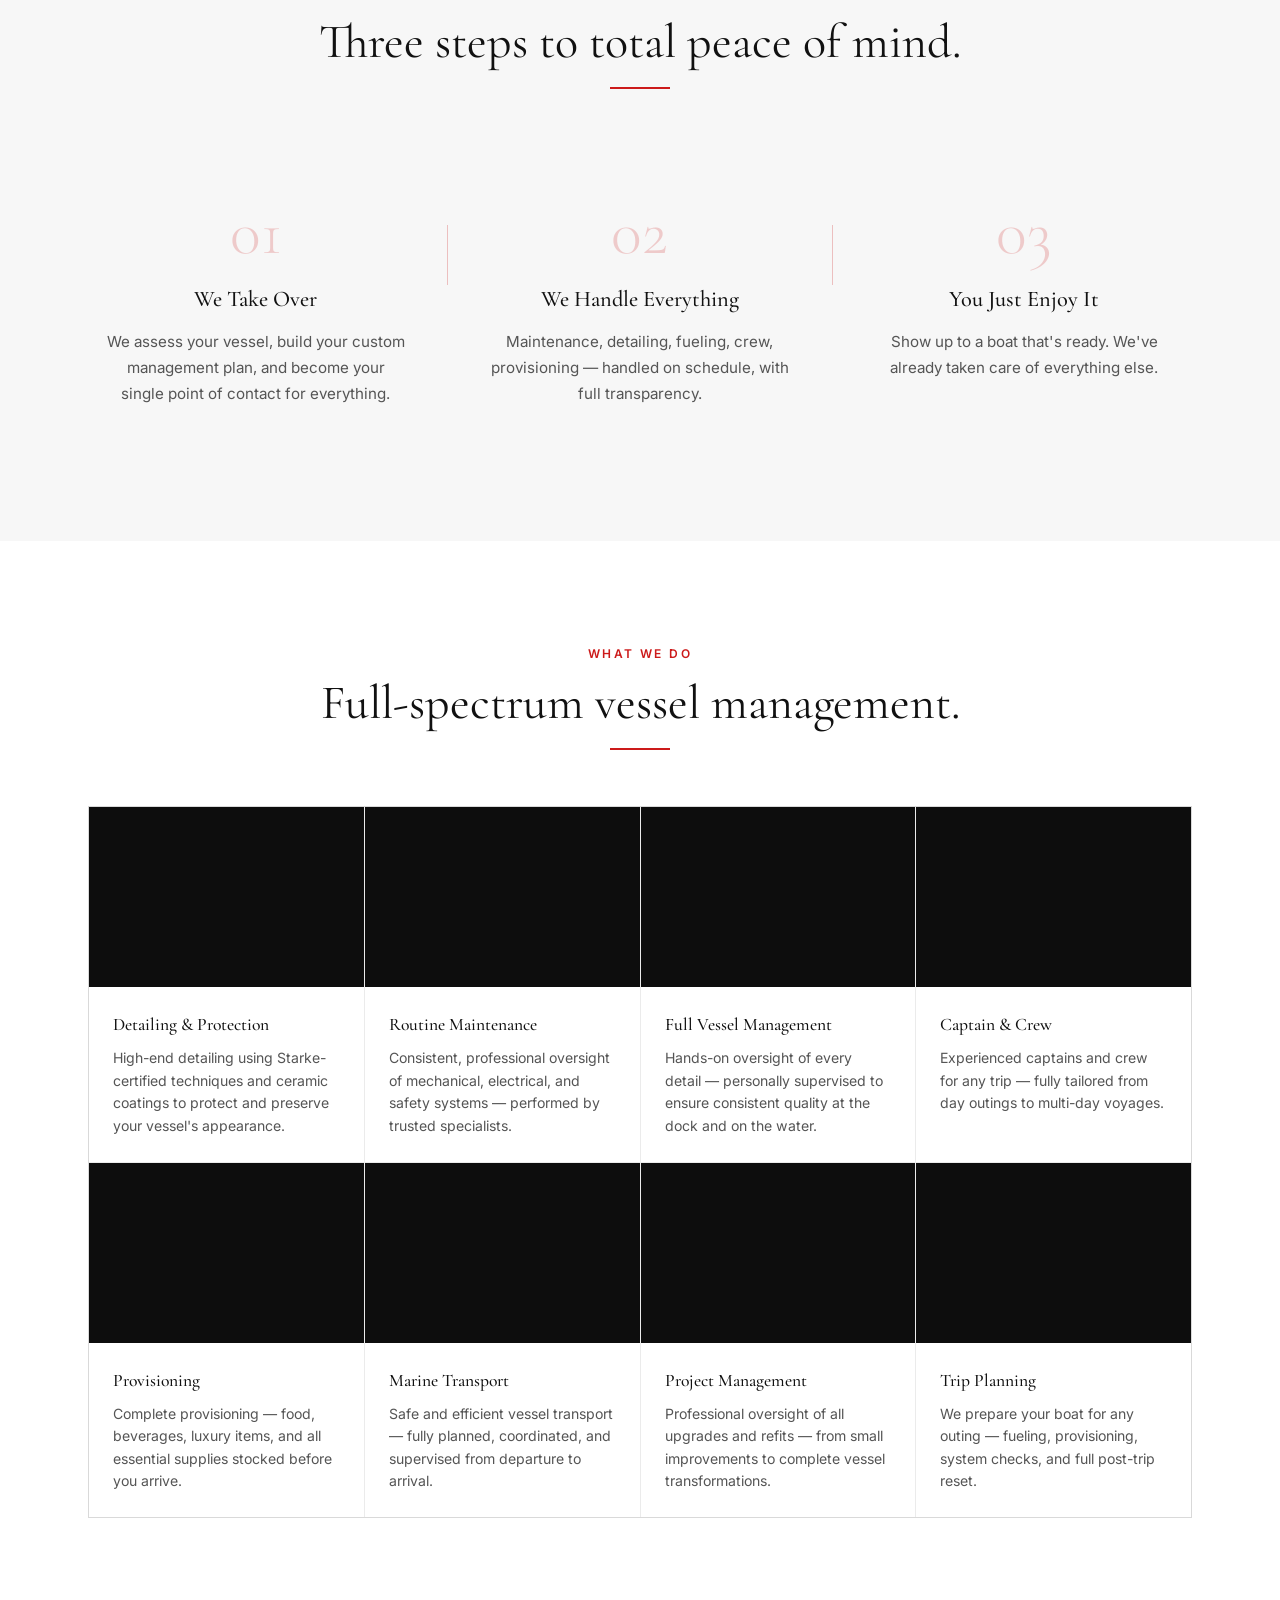
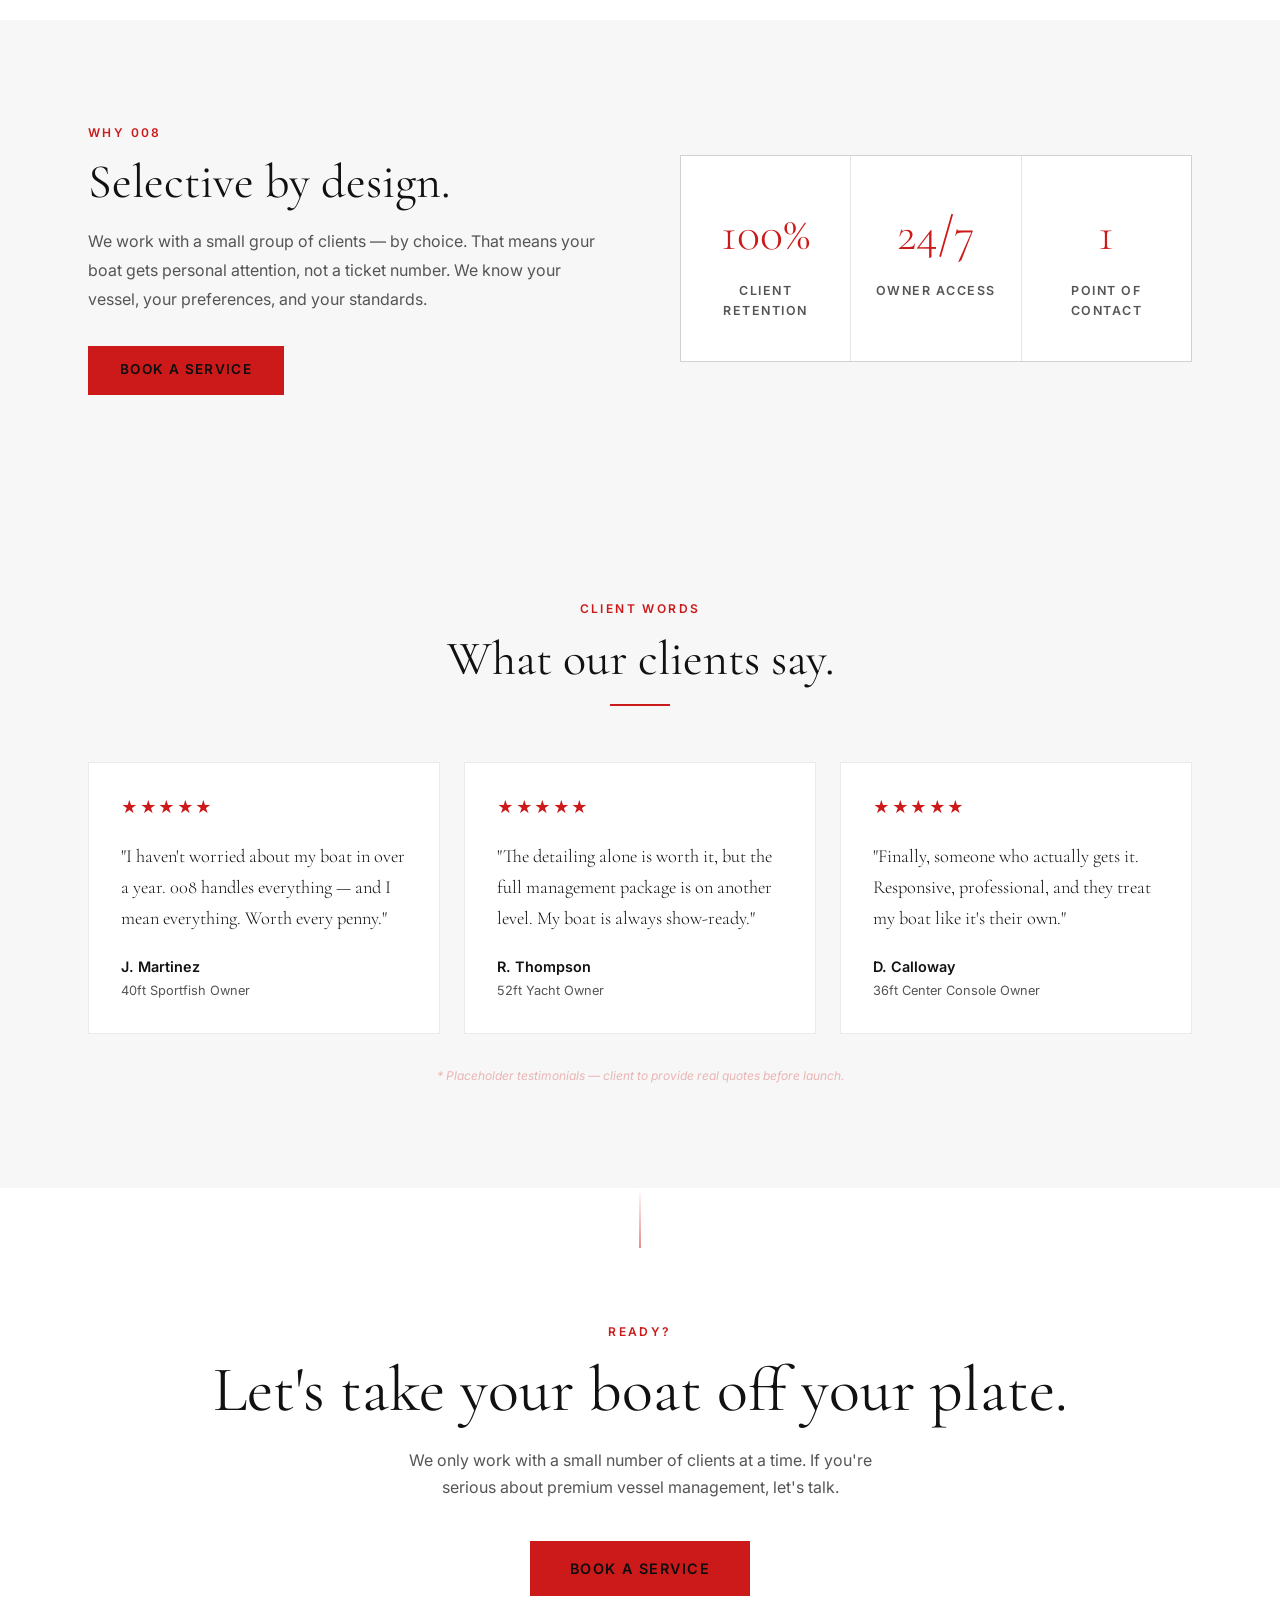
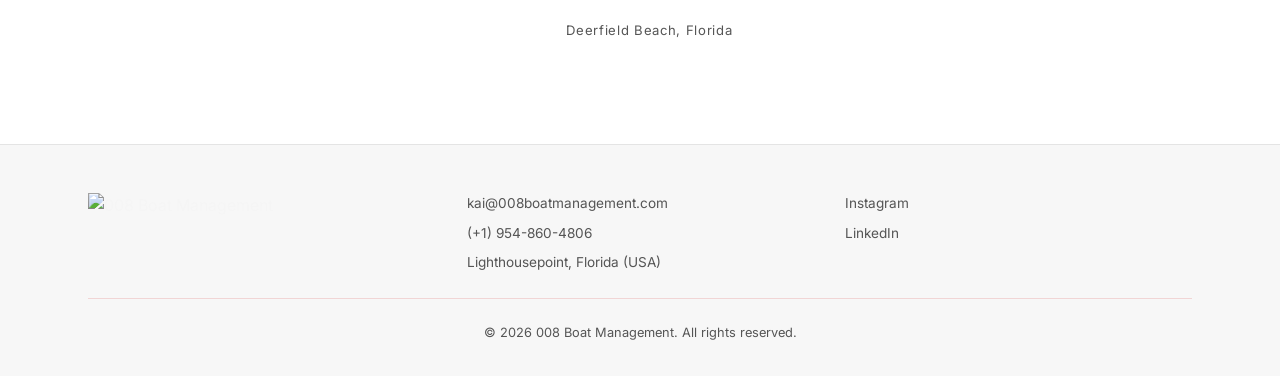
==== commit 5119b98c: "fix: nav links match page order" ====
--- a/index.html
+++ b/index.html
@@ -17,8 +17,9 @@
   <div class="container nav-inner">
     <a href="#" class="nav-logo"><img src="https://cdn.prod.website-files.com/6924382c8e08fc47868a5664/692438b390f0cfb249477f5a_2025_088_FULL%20LOGO%20W-%20EDGE.png" alt="008 Boat Management" class="nav-logo-img" /></a>
     <nav class="nav-links">
+      <a href="#problem" class="nav-link">Why Us</a>
+      <a href="#how-it-works" class="nav-link">How It Works</a>
       <a href="#services" class="nav-link">Services</a>
-      <a href="#how-it-works" class="nav-link">How It Works</a>
       <a href="#why" class="nav-link">Why 008</a>
       <a href="#cta" class="nav-link">Contact</a>
     </nav>
@@ -28,8 +29,9 @@
     <a href="start.html" class="btn nav-cta">Book a Service</a>
   </div>
   <div class="mobile-menu" id="mobile-menu">
+    <a href="#problem" class="mobile-nav-link">Why Us</a>
+    <a href="#how-it-works" class="mobile-nav-link">How It Works</a>
     <a href="#services" class="mobile-nav-link">Services</a>
-    <a href="#how-it-works" class="mobile-nav-link">How It Works</a>
     <a href="#why" class="mobile-nav-link">Why 008</a>
     <a href="#cta" class="mobile-nav-link">Contact</a>
     <a href="start.html" class="btn" style="margin-top:0.5rem;">Book a Service</a>
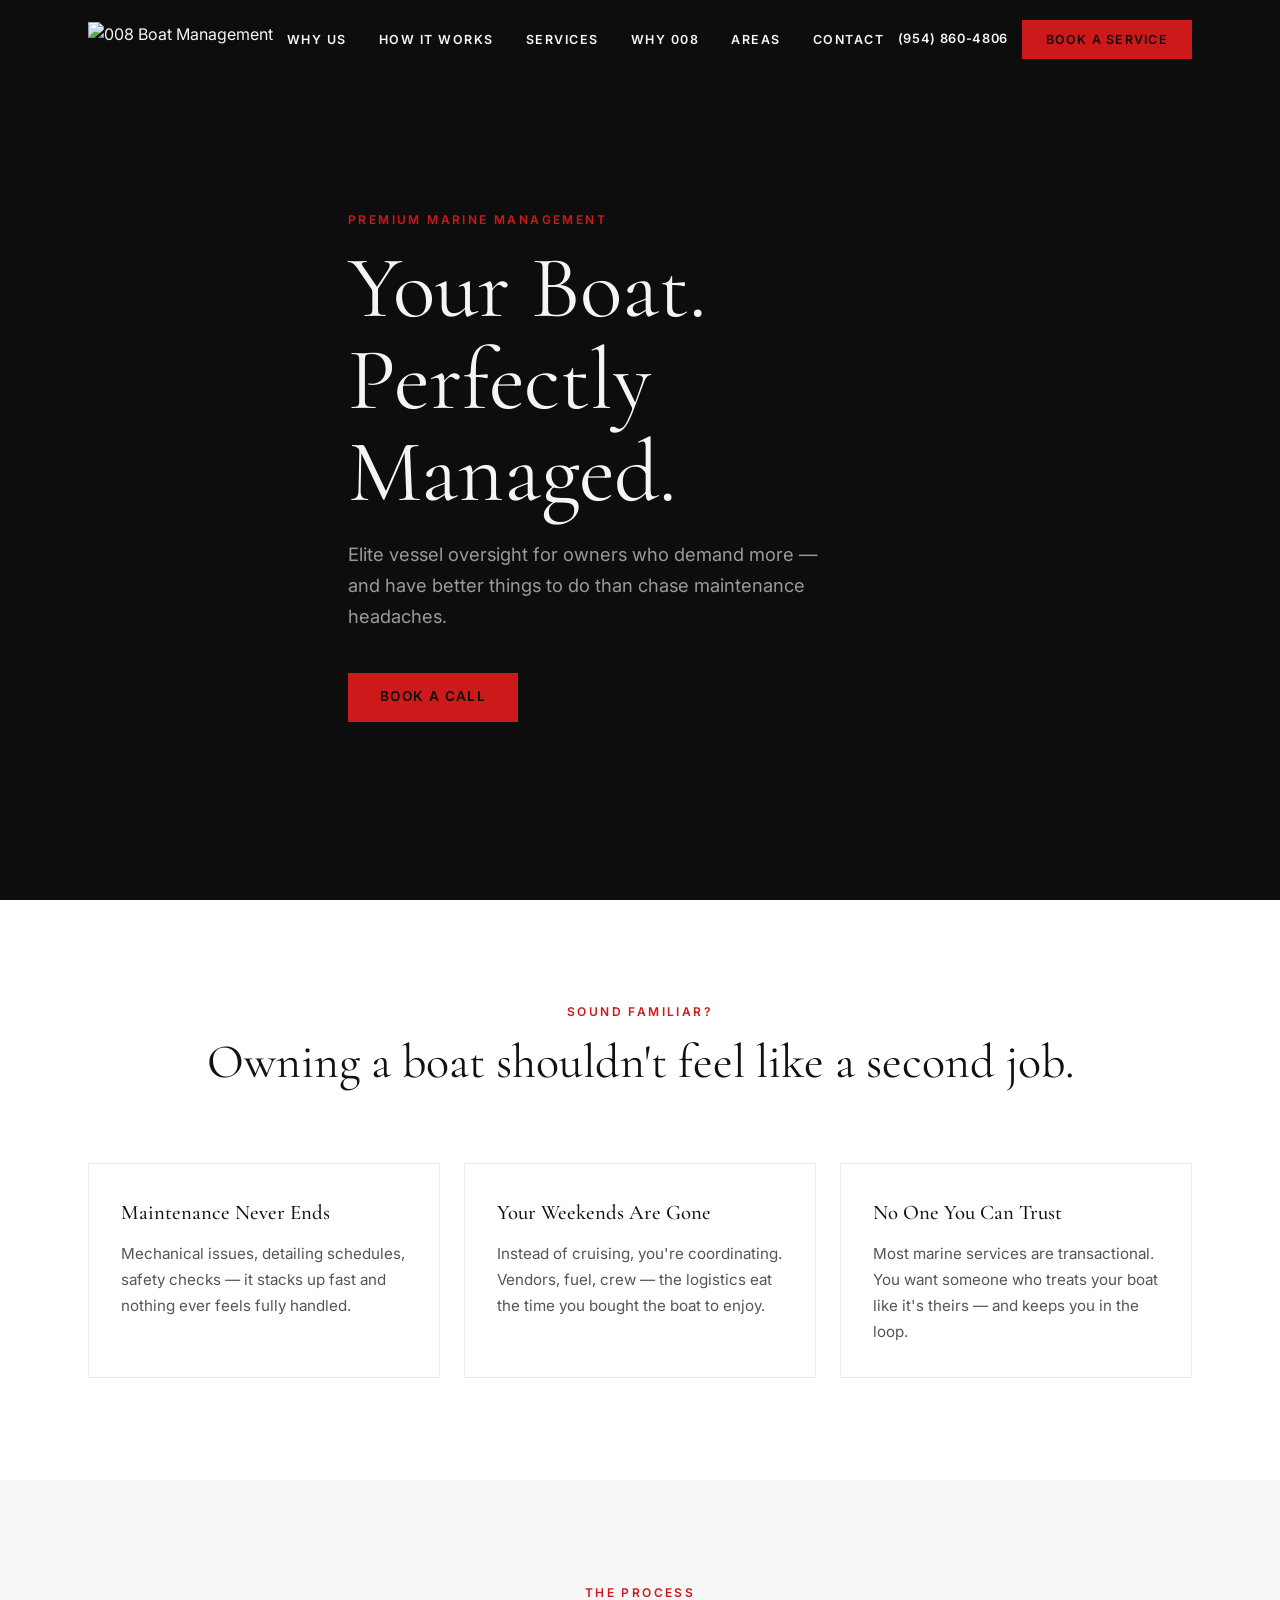
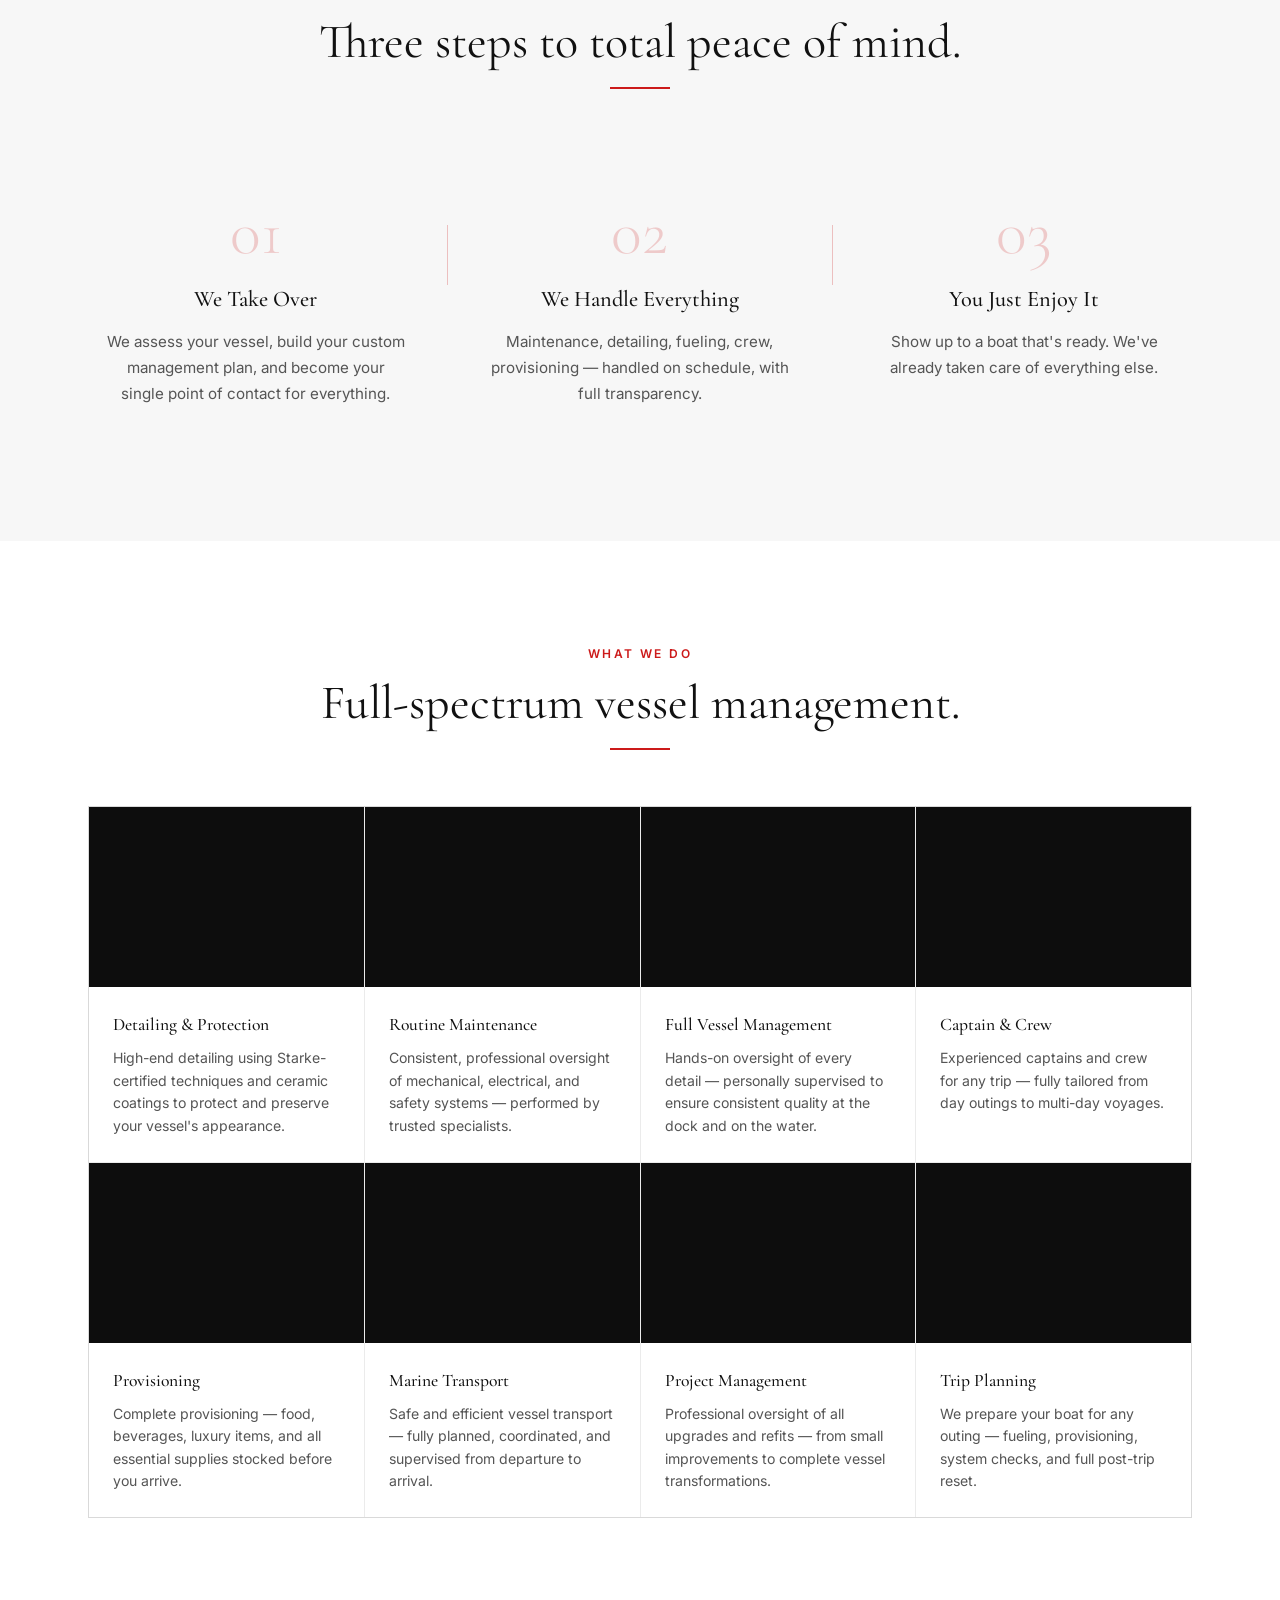
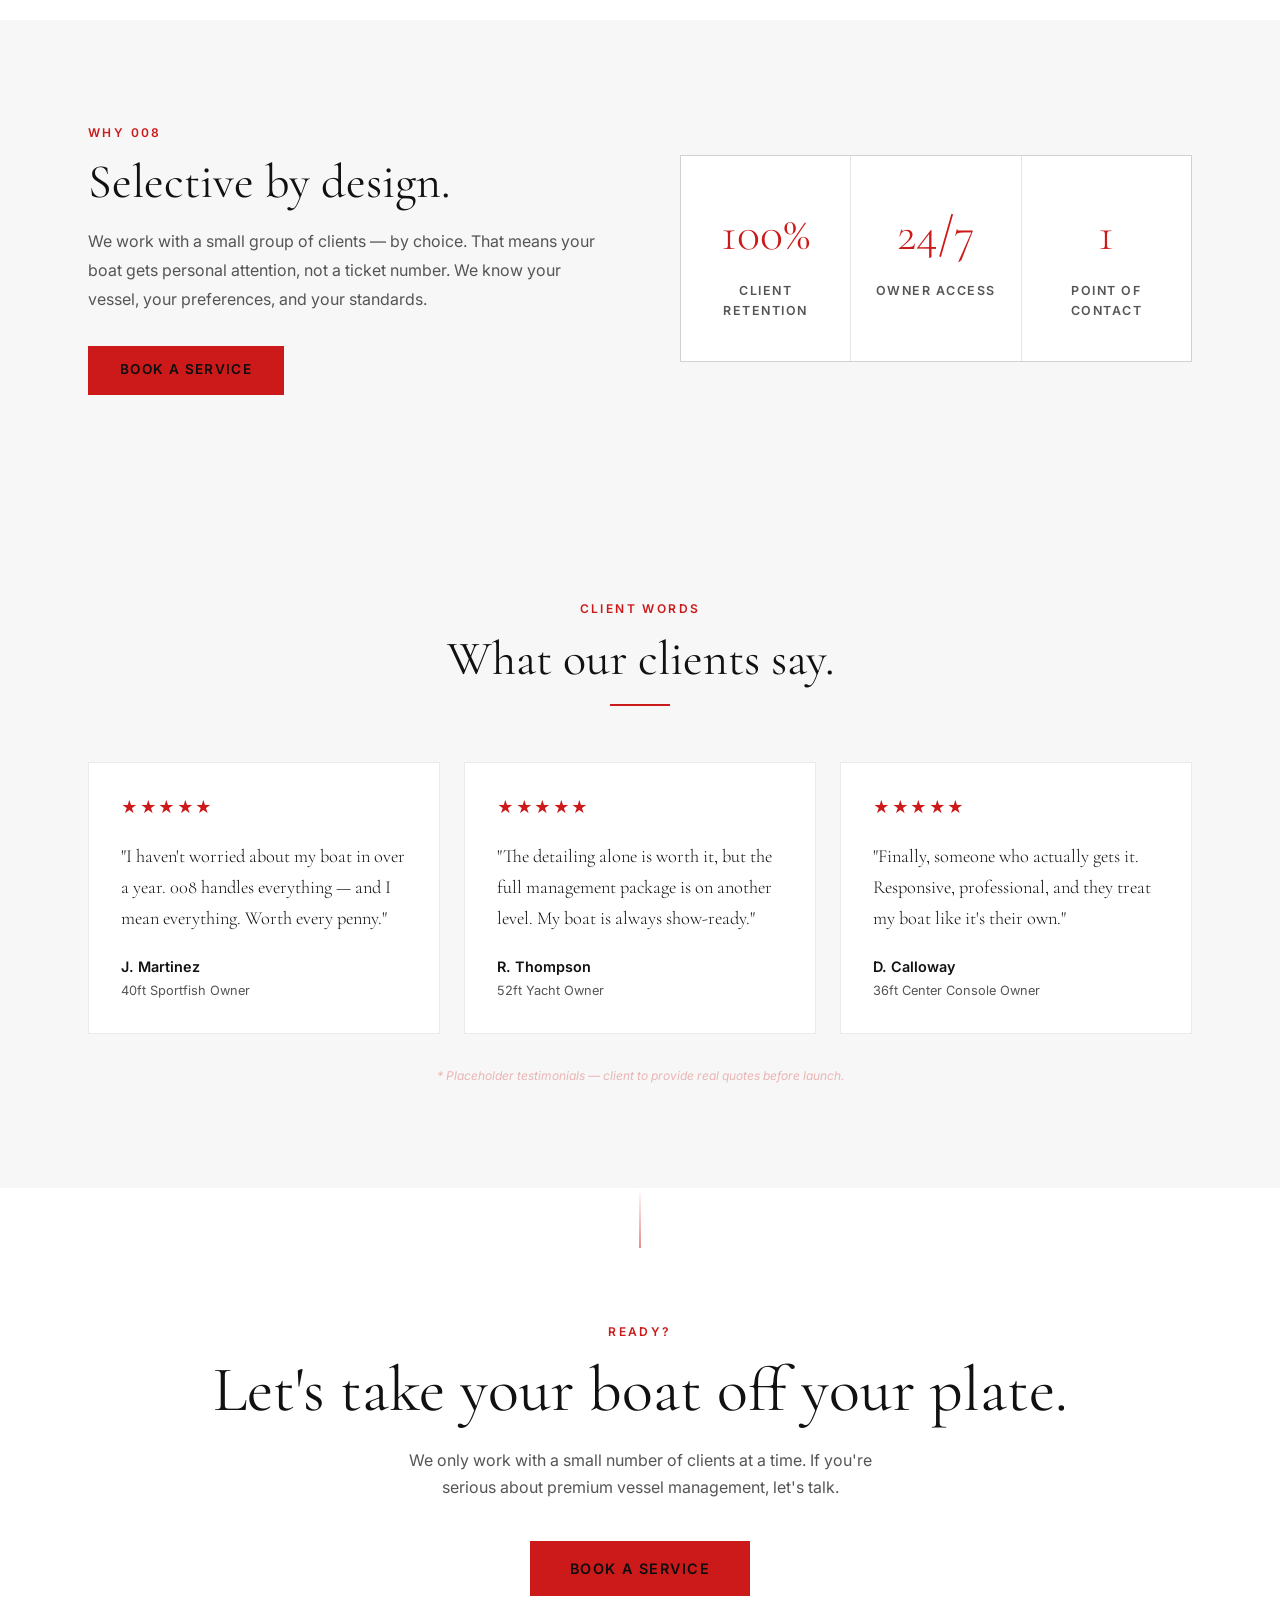
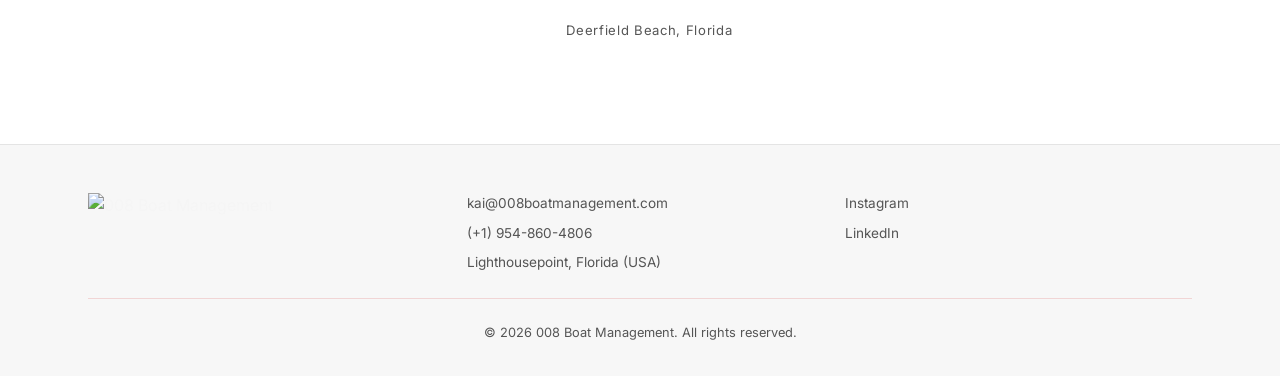
==== commit 3f948c21: "feat: phone in navbar + service areas section" ====
--- a/index.html
+++ b/index.html
@@ -21,11 +21,13 @@
       <a href="#how-it-works" class="nav-link">How It Works</a>
       <a href="#services" class="nav-link">Services</a>
       <a href="#why" class="nav-link">Why 008</a>
+      <a href="#areas" class="nav-link">Areas</a>
       <a href="#cta" class="nav-link">Contact</a>
     </nav>
     <button class="hamburger" id="hamburger" aria-label="Toggle menu">
       <span></span><span></span><span></span>
     </button>
+    <a href="tel:+19548604806" class="nav-phone">(954) 860-4806</a>
     <a href="start.html" class="btn nav-cta">Book a Service</a>
   </div>
   <div class="mobile-menu" id="mobile-menu">
@@ -33,6 +35,7 @@
     <a href="#how-it-works" class="mobile-nav-link">How It Works</a>
     <a href="#services" class="mobile-nav-link">Services</a>
     <a href="#why" class="mobile-nav-link">Why 008</a>
+    <a href="#areas" class="mobile-nav-link">Areas</a>
     <a href="#cta" class="mobile-nav-link">Contact</a>
     <a href="start.html" class="btn" style="margin-top:0.5rem;">Book a Service</a>
   </div>
@@ -237,6 +240,28 @@
   </div>
 </section>
 <div class="divider"></div>
+  <section id="areas" class="section-light-alt">
+  <div class="container">
+    <div class="text-center section-header">
+      <p class="section-label">Service Areas</p>
+      <h2 class="section-title">Based in South Florida.</h2>
+      <div class="gold-line"></div>
+    </div>
+    <div class="areas-grid">
+      <div class="area-item"><i data-lucide="map-pin" class="area-icon"></i>Deerfield Beach</div>
+      <div class="area-item"><i data-lucide="map-pin" class="area-icon"></i>Lighthouse Point</div>
+      <div class="area-item"><i data-lucide="map-pin" class="area-icon"></i>Boca Raton</div>
+      <div class="area-item"><i data-lucide="map-pin" class="area-icon"></i>Fort Lauderdale</div>
+      <div class="area-item"><i data-lucide="map-pin" class="area-icon"></i>Pompano Beach</div>
+      <div class="area-item"><i data-lucide="map-pin" class="area-icon"></i>Delray Beach</div>
+      <div class="area-item"><i data-lucide="map-pin" class="area-icon"></i>Hollywood</div>
+      <div class="area-item"><i data-lucide="map-pin" class="area-icon"></i>Miami</div>
+      <div class="area-item"><i data-lucide="map-pin" class="area-icon"></i>Palm Beach</div>
+      <div class="area-item"><i data-lucide="map-pin" class="area-icon"></i>Hallandale Beach</div>
+    </div>
+  </div>
+</section>
+
   <section id="cta">
   <div class="container cta-inner">
     <p class="section-label">Ready?</p>
--- a/style.css
+++ b/style.css
@@ -155,7 +155,16 @@
   transition: color 0.2s;
 }
 .mobile-nav-link:hover { color: var(--gold); }
+.nav-phone {
+  font-size: 0.8rem;
+  font-weight: 600;
+  color: var(--white);
+  letter-spacing: 0.05em;
+  transition: color 0.2s;
+}
+.nav-phone:hover { color: var(--gold); }
 .nav-cta { padding: 0.6rem 1.5rem; font-size: 0.78rem; }
+@media (max-width: 900px) { .nav-phone { display: none; } }
 @media (max-width: 900px) { .nav-links { display: none; } }
 .hamburger {
   display: none;
@@ -444,6 +453,35 @@
   .testimonials-grid { grid-template-columns: 1fr; }
 }
 
+/* ===== SERVICE AREAS ===== */
+#areas { padding: var(--section-pad) 0; }
+.areas-grid {
+  display: grid;
+  grid-template-columns: repeat(5, 1fr);
+  gap: 1rem;
+}
+.area-item {
+  display: flex;
+  align-items: center;
+  gap: 0.5rem;
+  font-size: 0.92rem;
+  font-weight: 500;
+  color: var(--text-dark);
+  background: var(--light);
+  border: 1px solid rgba(0,0,0,0.07);
+  padding: 0.85rem 1rem;
+  transition: border-color 0.2s, color 0.2s;
+}
+.area-item:hover { border-color: var(--gold); color: var(--gold); }
+.area-icon {
+  width: 14px;
+  height: 14px;
+  color: var(--gold);
+  flex-shrink: 0;
+}
+@media (max-width: 768px) { .areas-grid { grid-template-columns: repeat(2, 1fr); } }
+@media (max-width: 480px) { .areas-grid { grid-template-columns: 1fr; } }
+
 /* ===== CTA ===== */
 #cta {
   padding: var(--section-pad) 0;
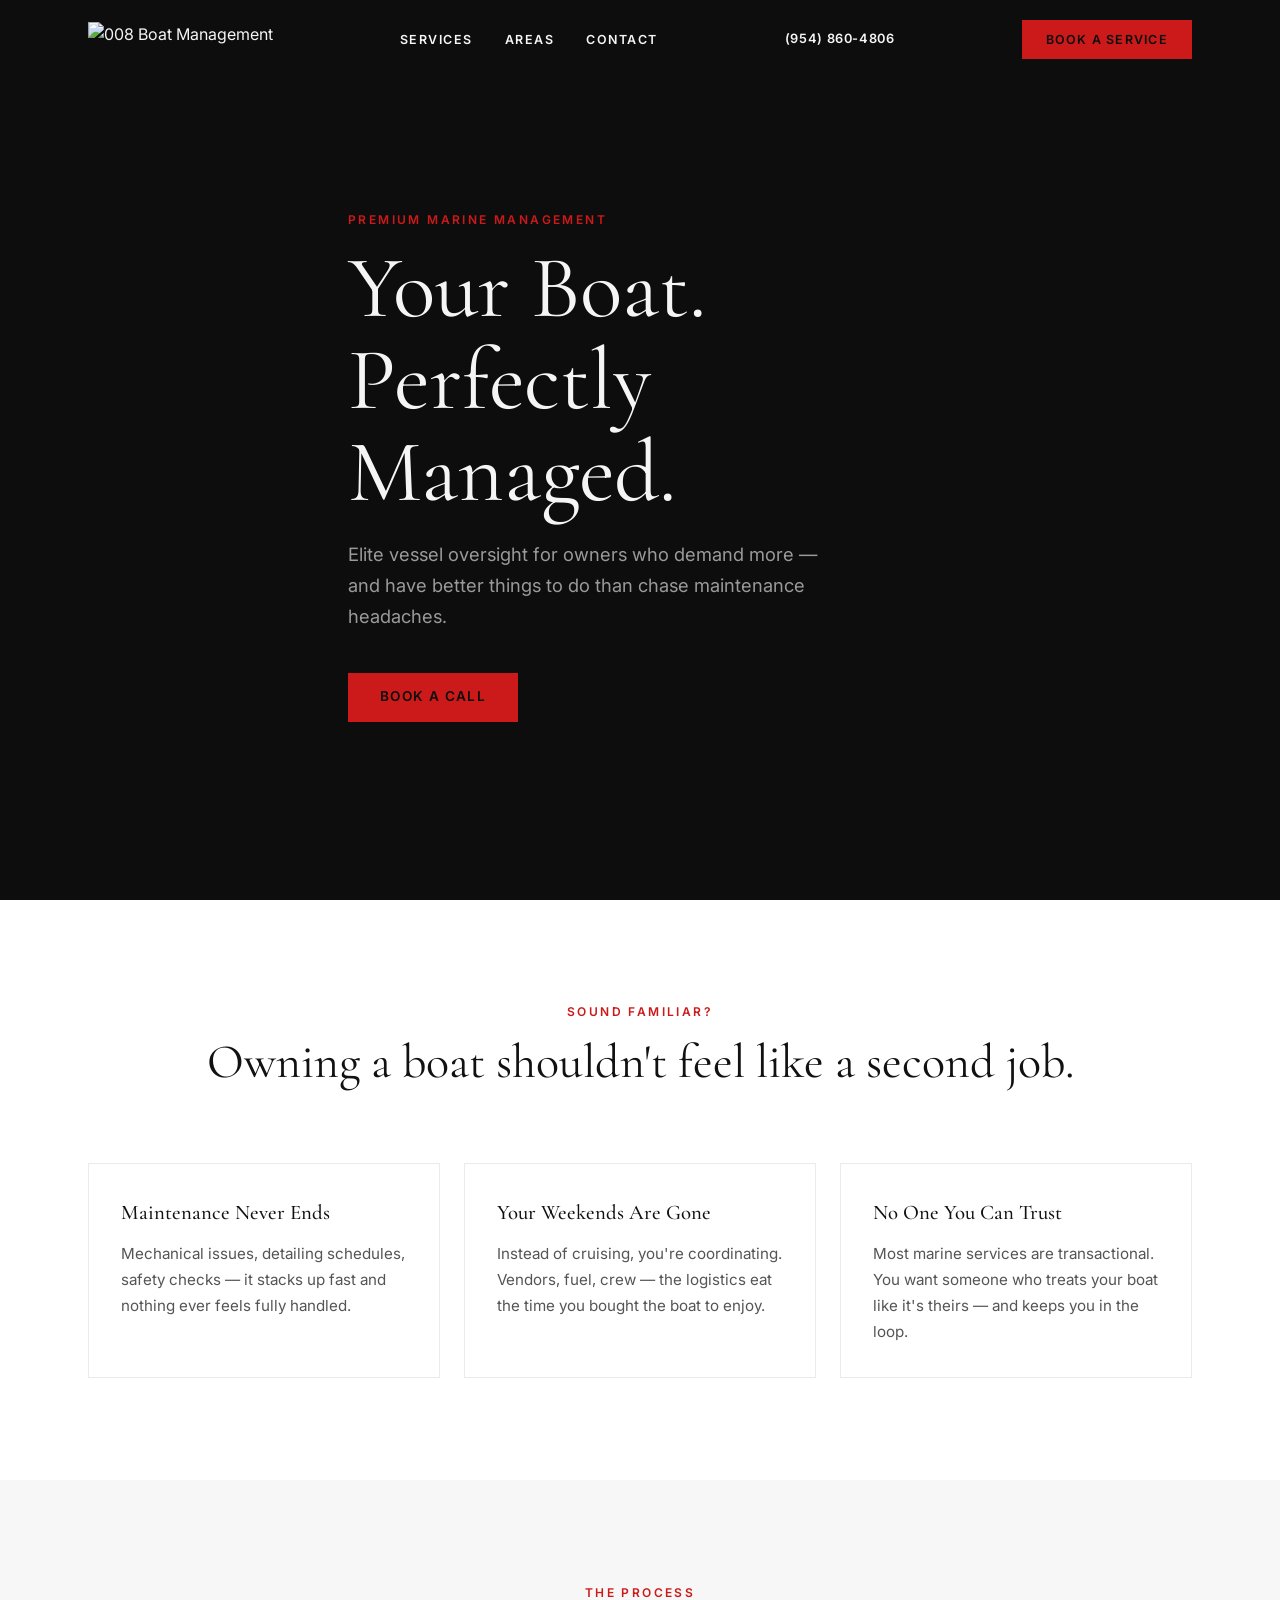
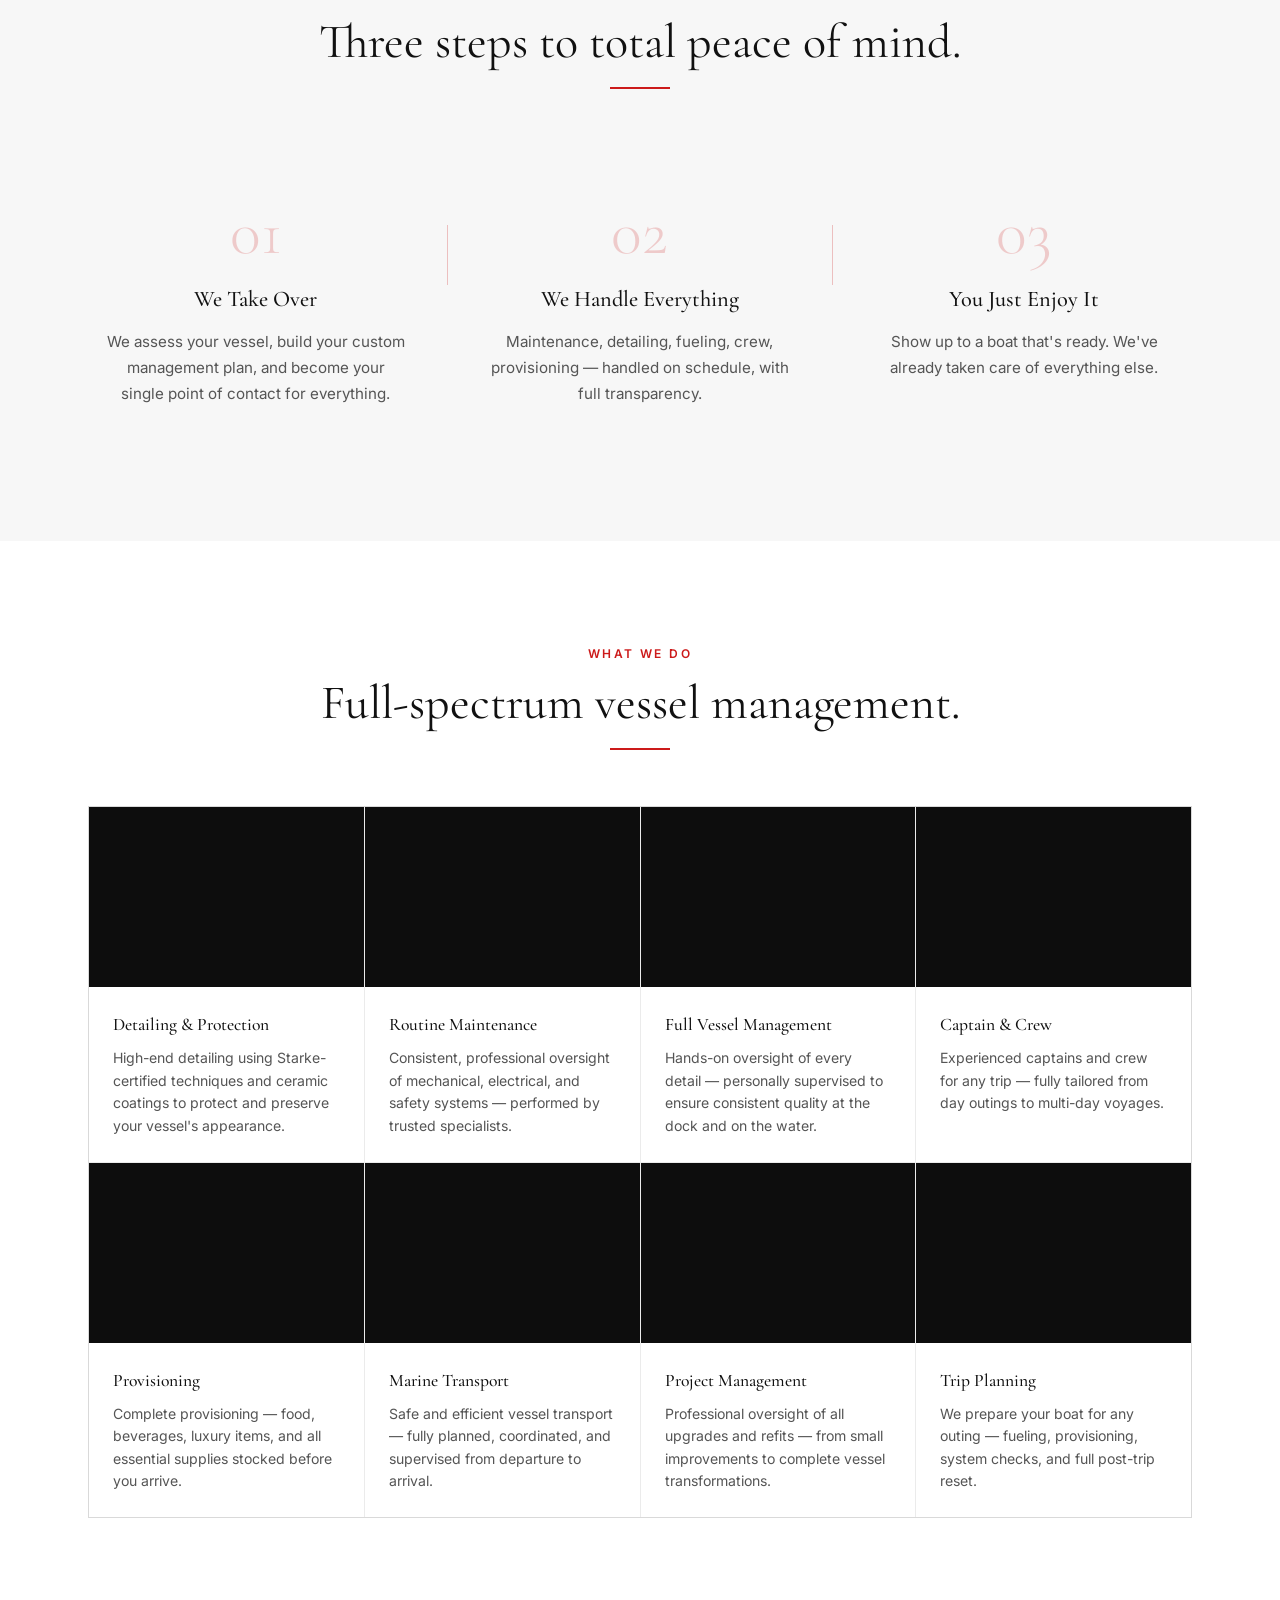
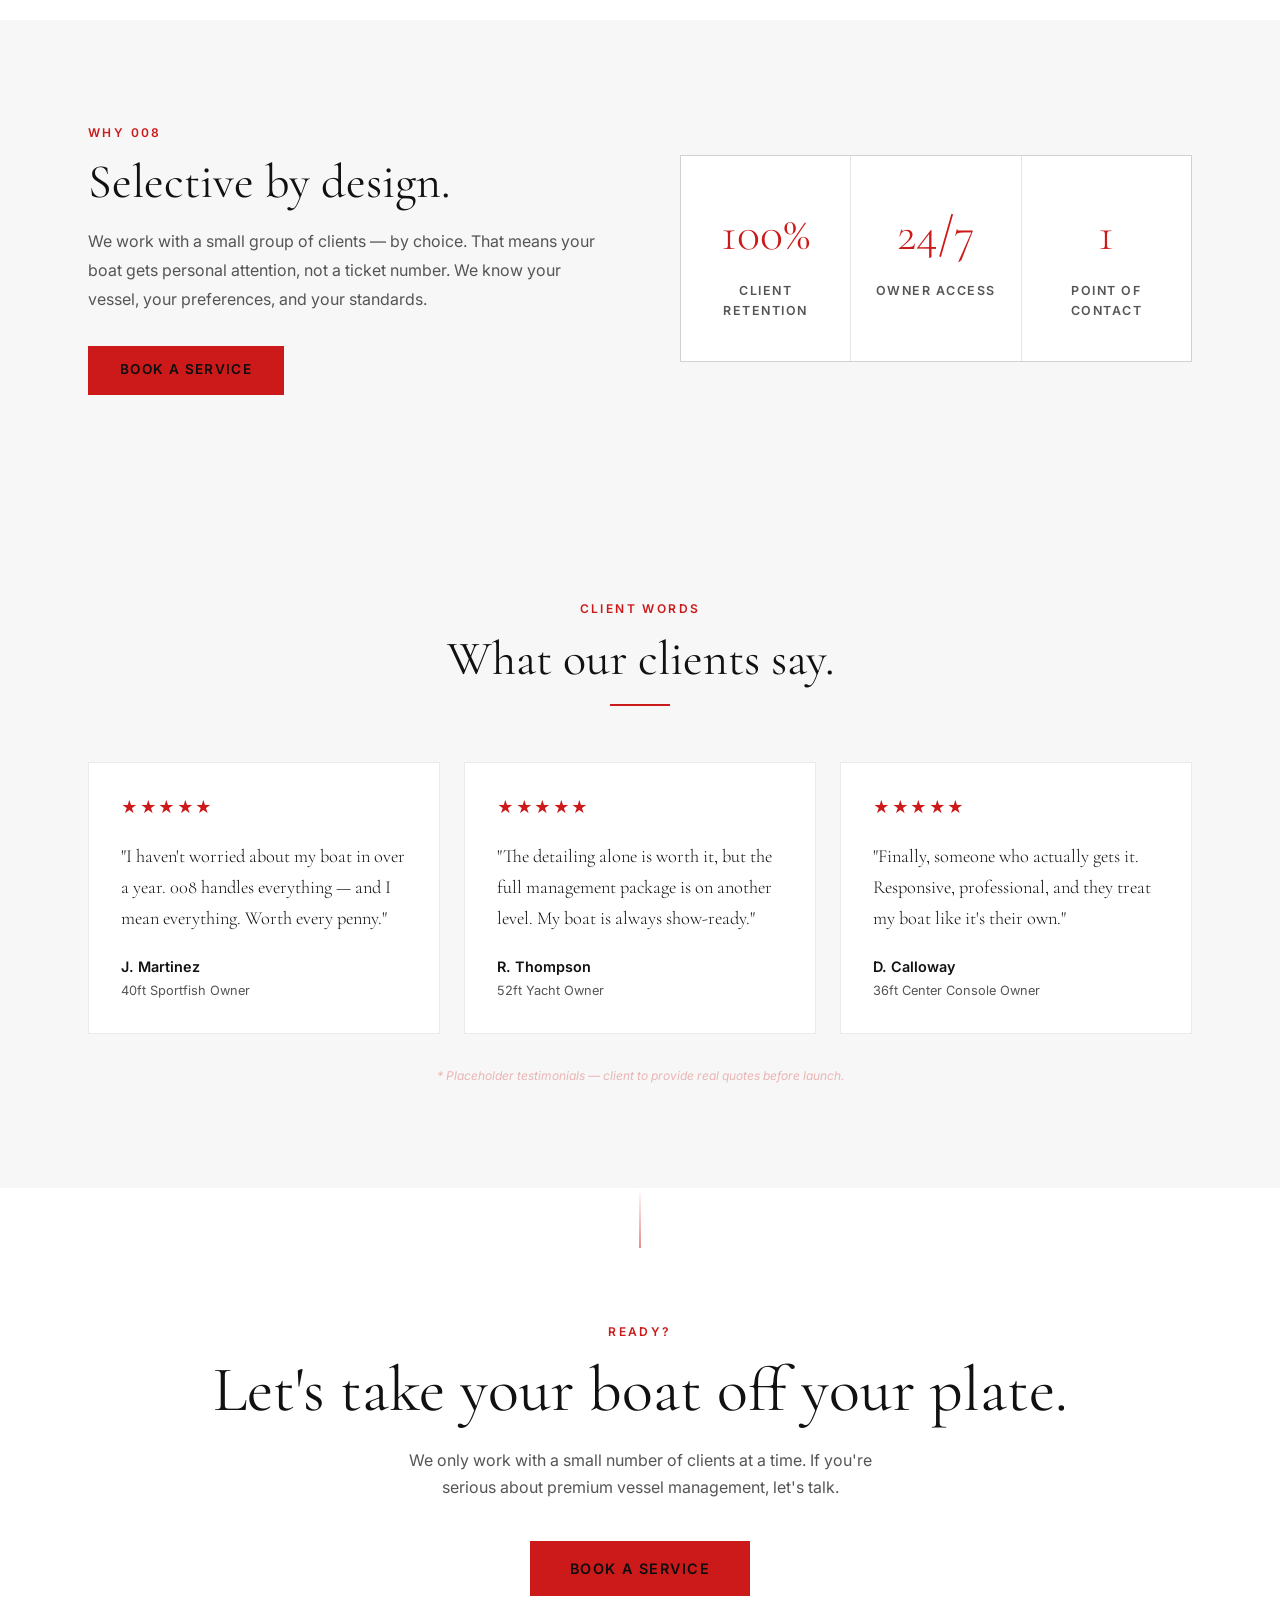
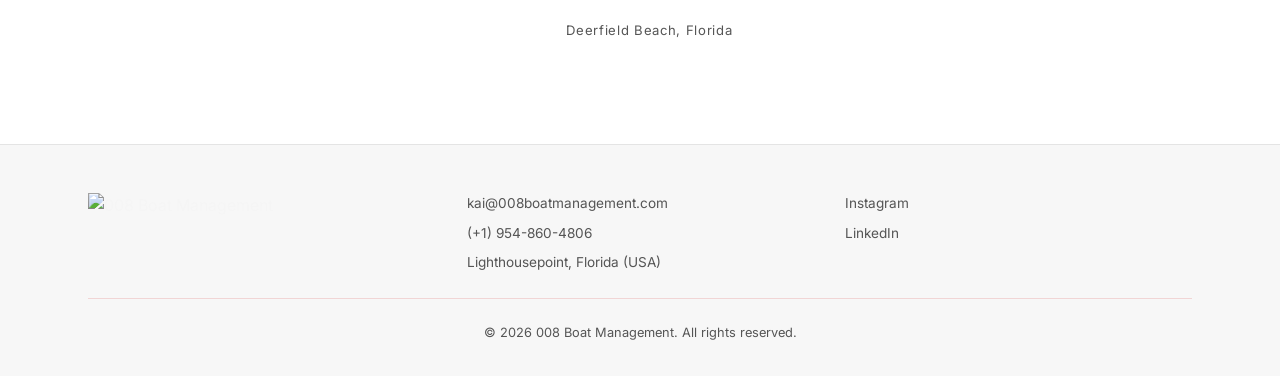
==== commit cc21404e: "fix: simplify navbar to 3 links — Services, Areas, Contact" ====
--- a/index.html
+++ b/index.html
@@ -17,10 +17,7 @@
   <div class="container nav-inner">
     <a href="#" class="nav-logo"><img src="https://cdn.prod.website-files.com/6924382c8e08fc47868a5664/692438b390f0cfb249477f5a_2025_088_FULL%20LOGO%20W-%20EDGE.png" alt="008 Boat Management" class="nav-logo-img" /></a>
     <nav class="nav-links">
-      <a href="#problem" class="nav-link">Why Us</a>
-      <a href="#how-it-works" class="nav-link">How It Works</a>
       <a href="#services" class="nav-link">Services</a>
-      <a href="#why" class="nav-link">Why 008</a>
       <a href="#areas" class="nav-link">Areas</a>
       <a href="#cta" class="nav-link">Contact</a>
     </nav>
@@ -31,10 +28,7 @@
     <a href="start.html" class="btn nav-cta">Book a Service</a>
   </div>
   <div class="mobile-menu" id="mobile-menu">
-    <a href="#problem" class="mobile-nav-link">Why Us</a>
-    <a href="#how-it-works" class="mobile-nav-link">How It Works</a>
     <a href="#services" class="mobile-nav-link">Services</a>
-    <a href="#why" class="mobile-nav-link">Why 008</a>
     <a href="#areas" class="mobile-nav-link">Areas</a>
     <a href="#cta" class="mobile-nav-link">Contact</a>
     <a href="start.html" class="btn" style="margin-top:0.5rem;">Book a Service</a>
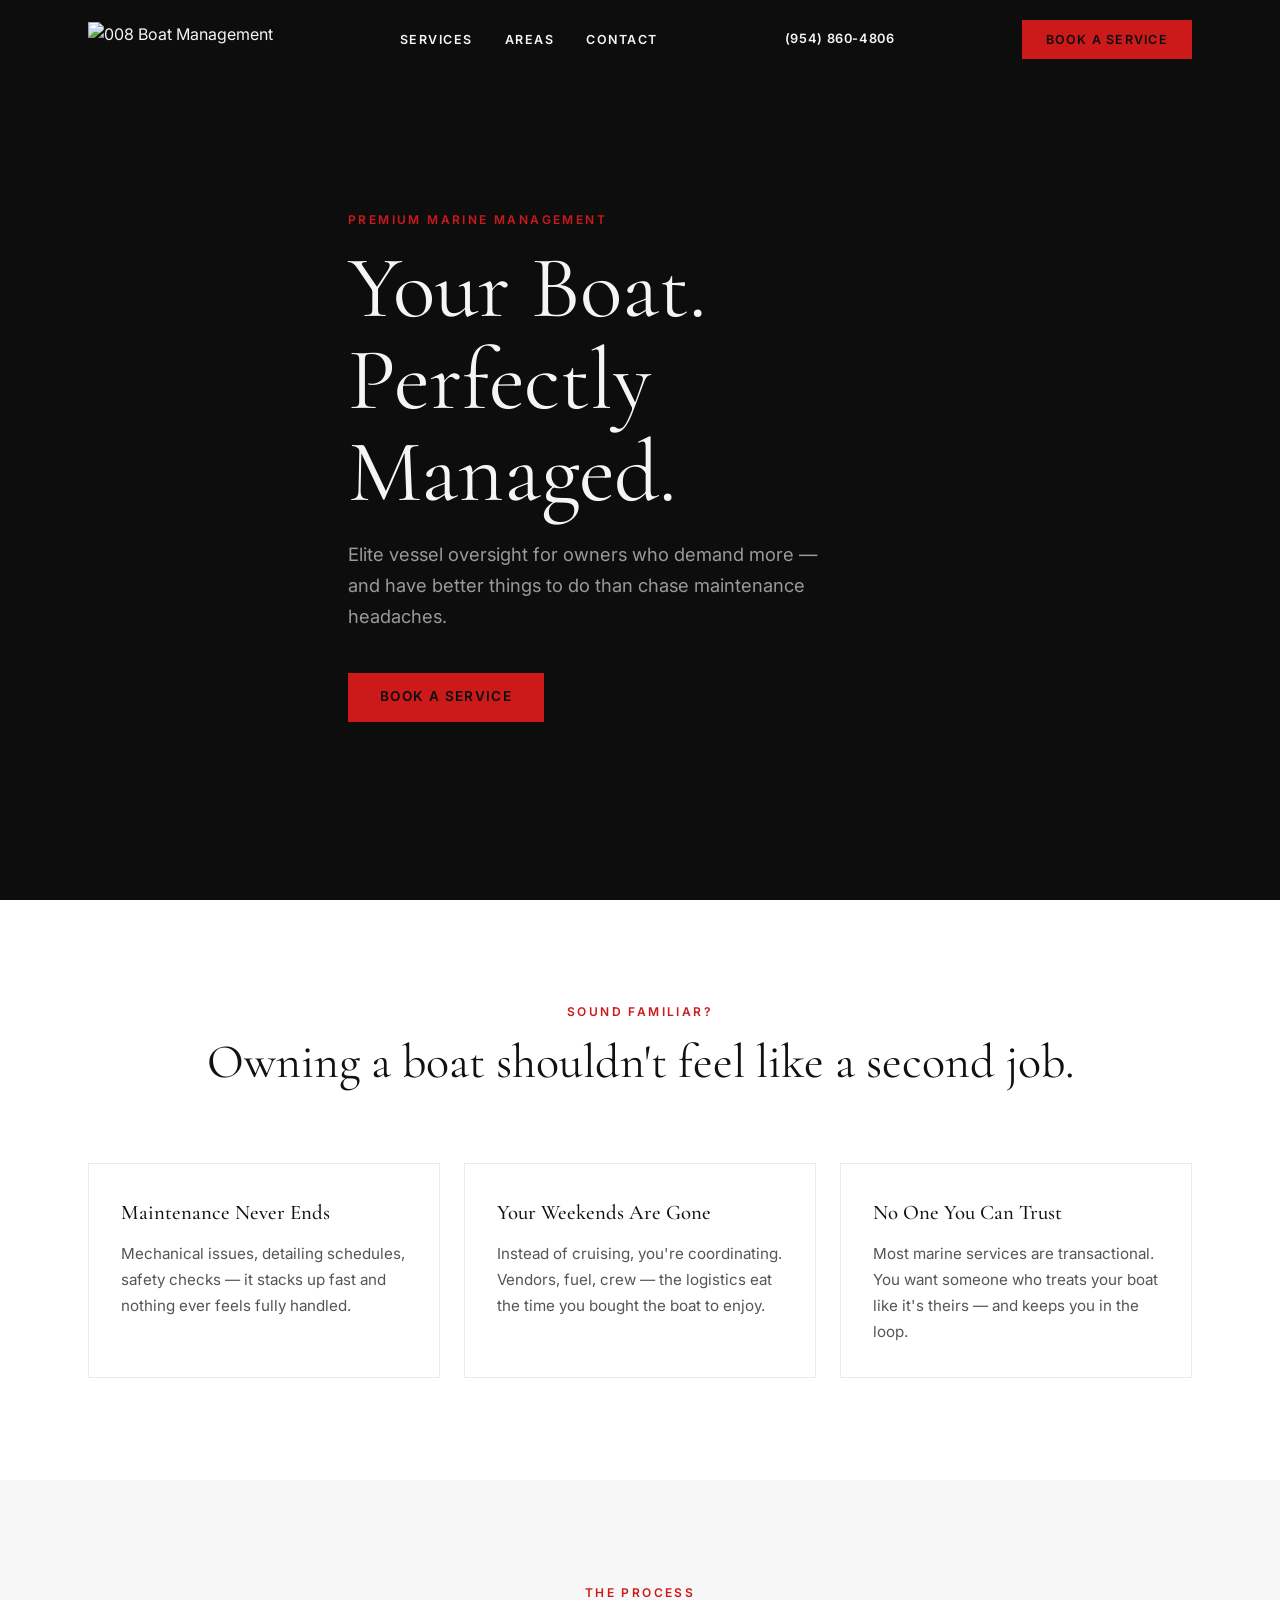
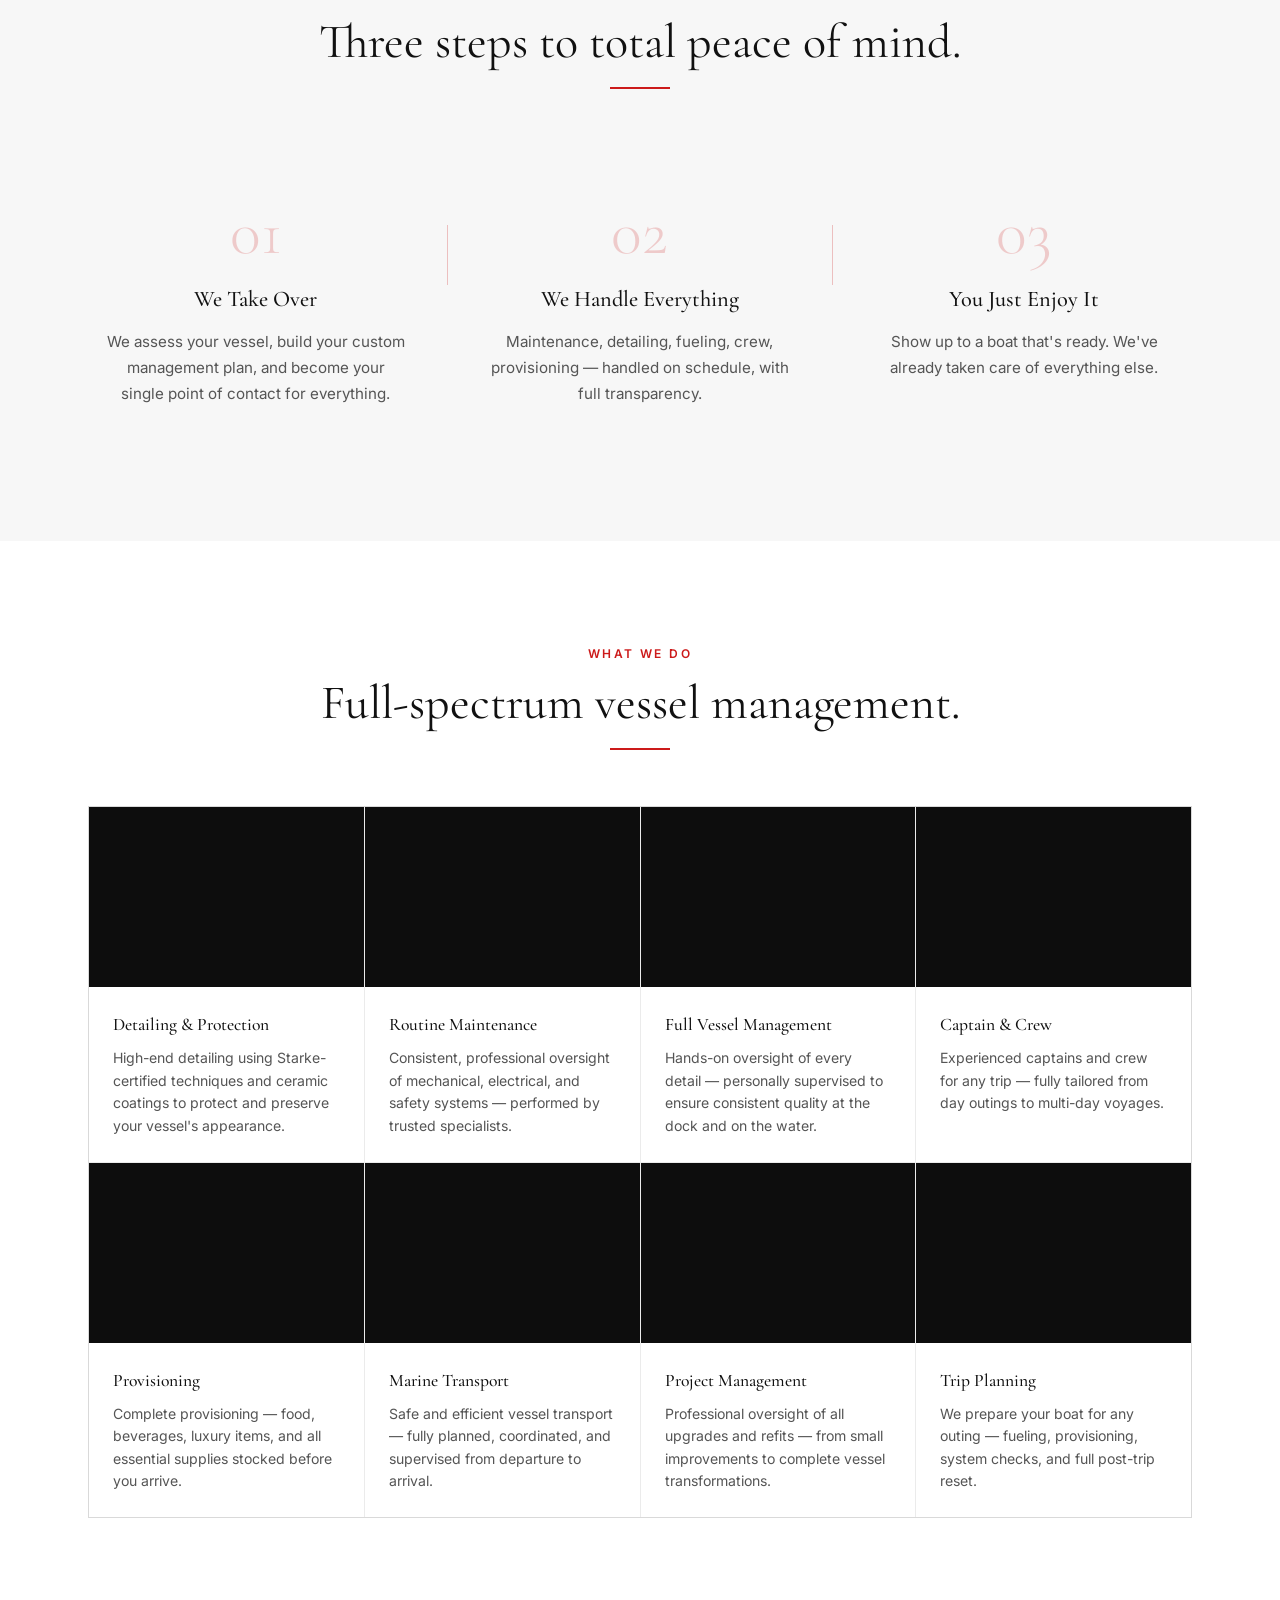
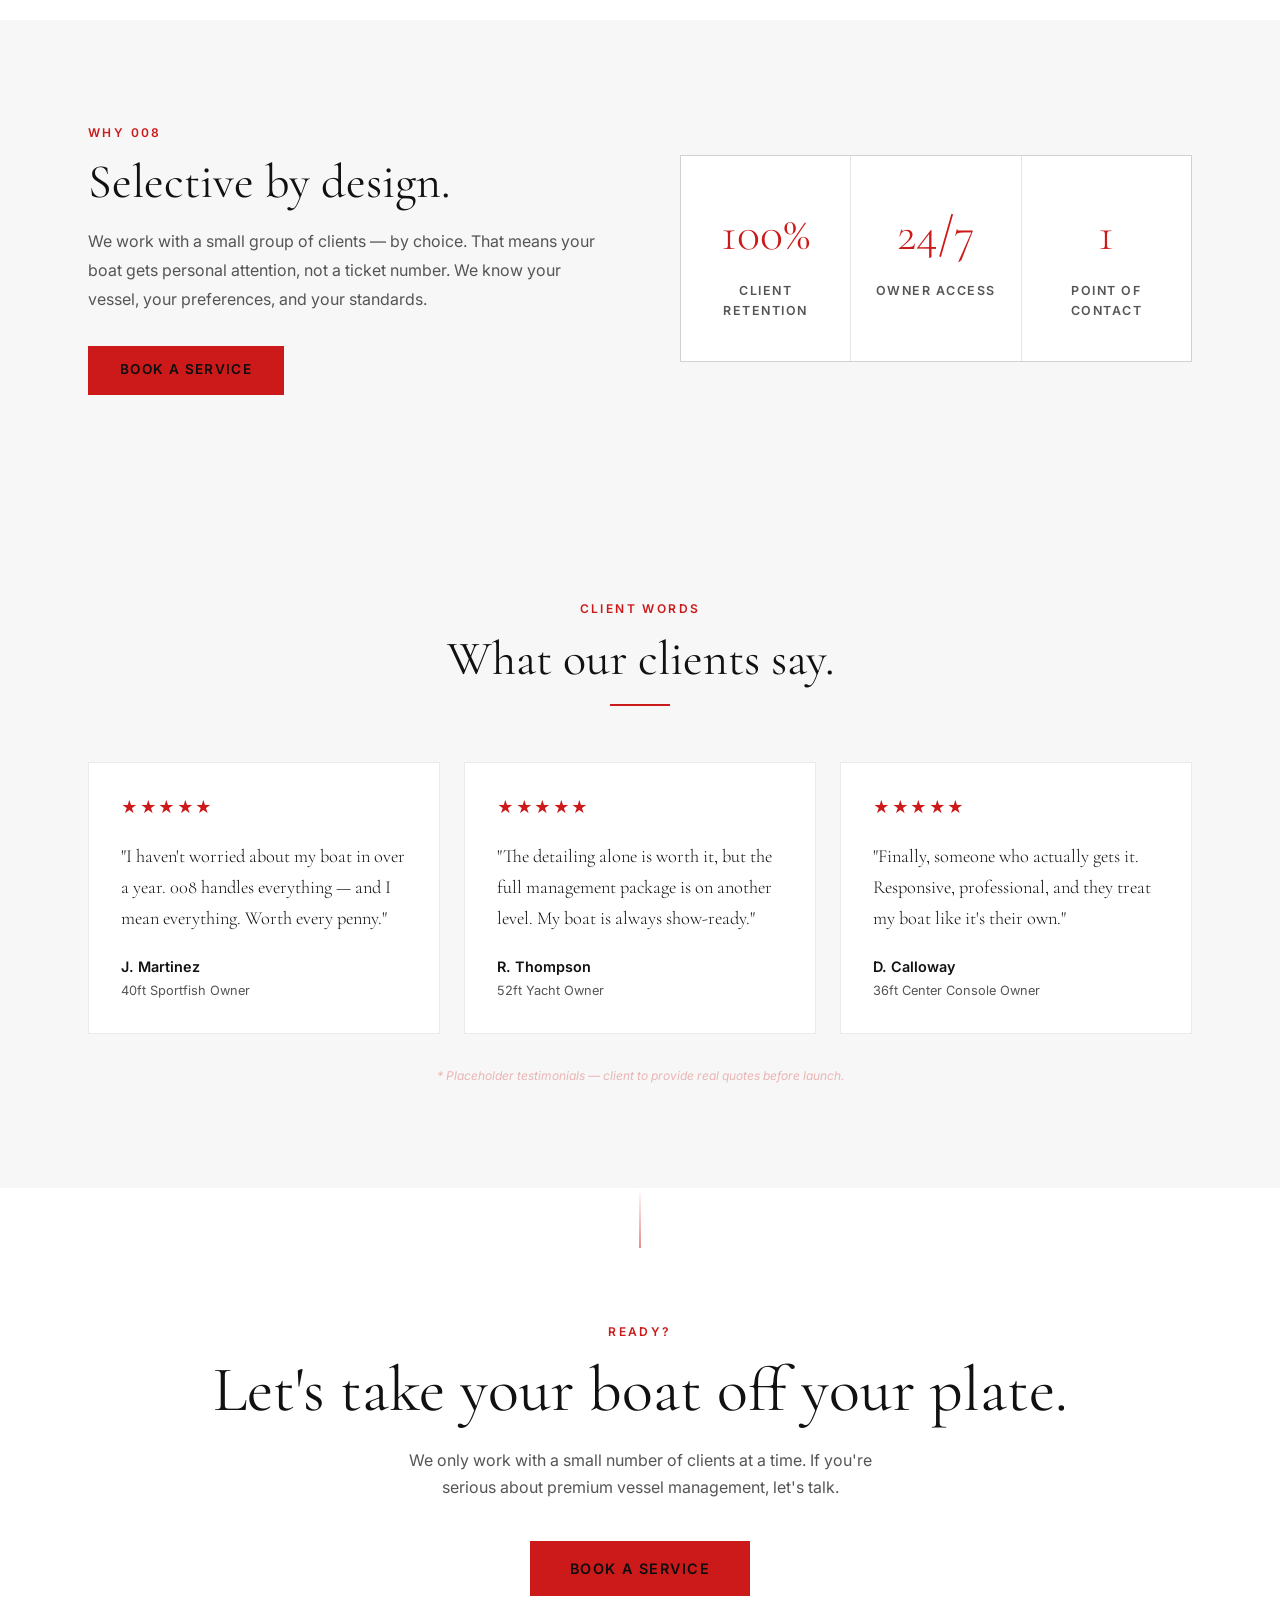
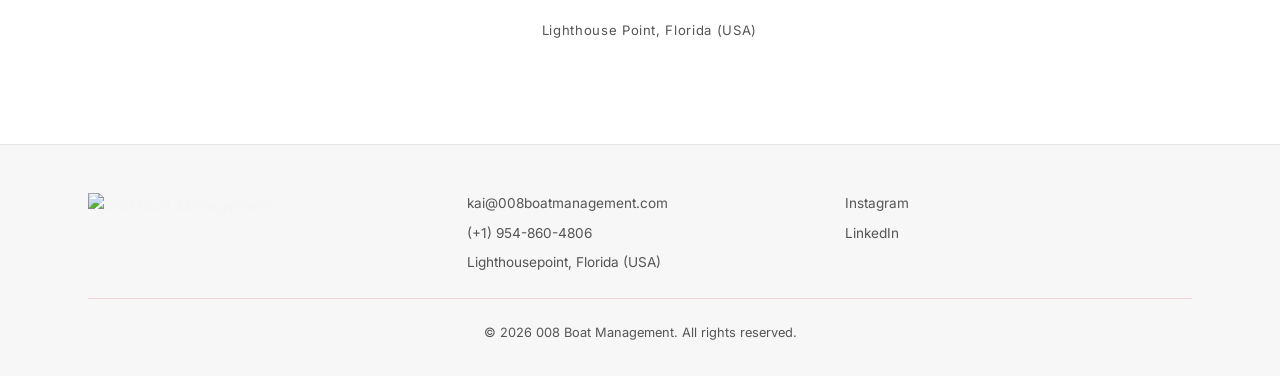
==== commit a90bd2ad: "fix: update hero CTA to 'Book a Service' and location to Lighthouse Point, FL" ====
--- a/index.html
+++ b/index.html
@@ -42,7 +42,7 @@
     <p class="section-label">Premium Marine Management</p>
     <h1 class="hero-title">Your Boat.<br>Perfectly Managed.</h1>
     <p class="hero-sub">Elite vessel oversight for owners who demand more — and have better things to do than chase maintenance headaches.</p>
-    <a href="#cta" class="btn">Book a Call</a>
+    <a href="start.html" class="btn">Book a Service</a>
   </div>
 </section>
   <section id="problem" class="section-light">
@@ -264,7 +264,7 @@
     <a href="start.html" class="btn cta-btn">Book a Service</a>
     <p class="cta-location">
       <i data-lucide="map-pin" class="cta-location-icon"></i>
-      Deerfield Beach, Florida
+      Lighthouse Point, Florida (USA)
     </p>
   </div>
 </section>
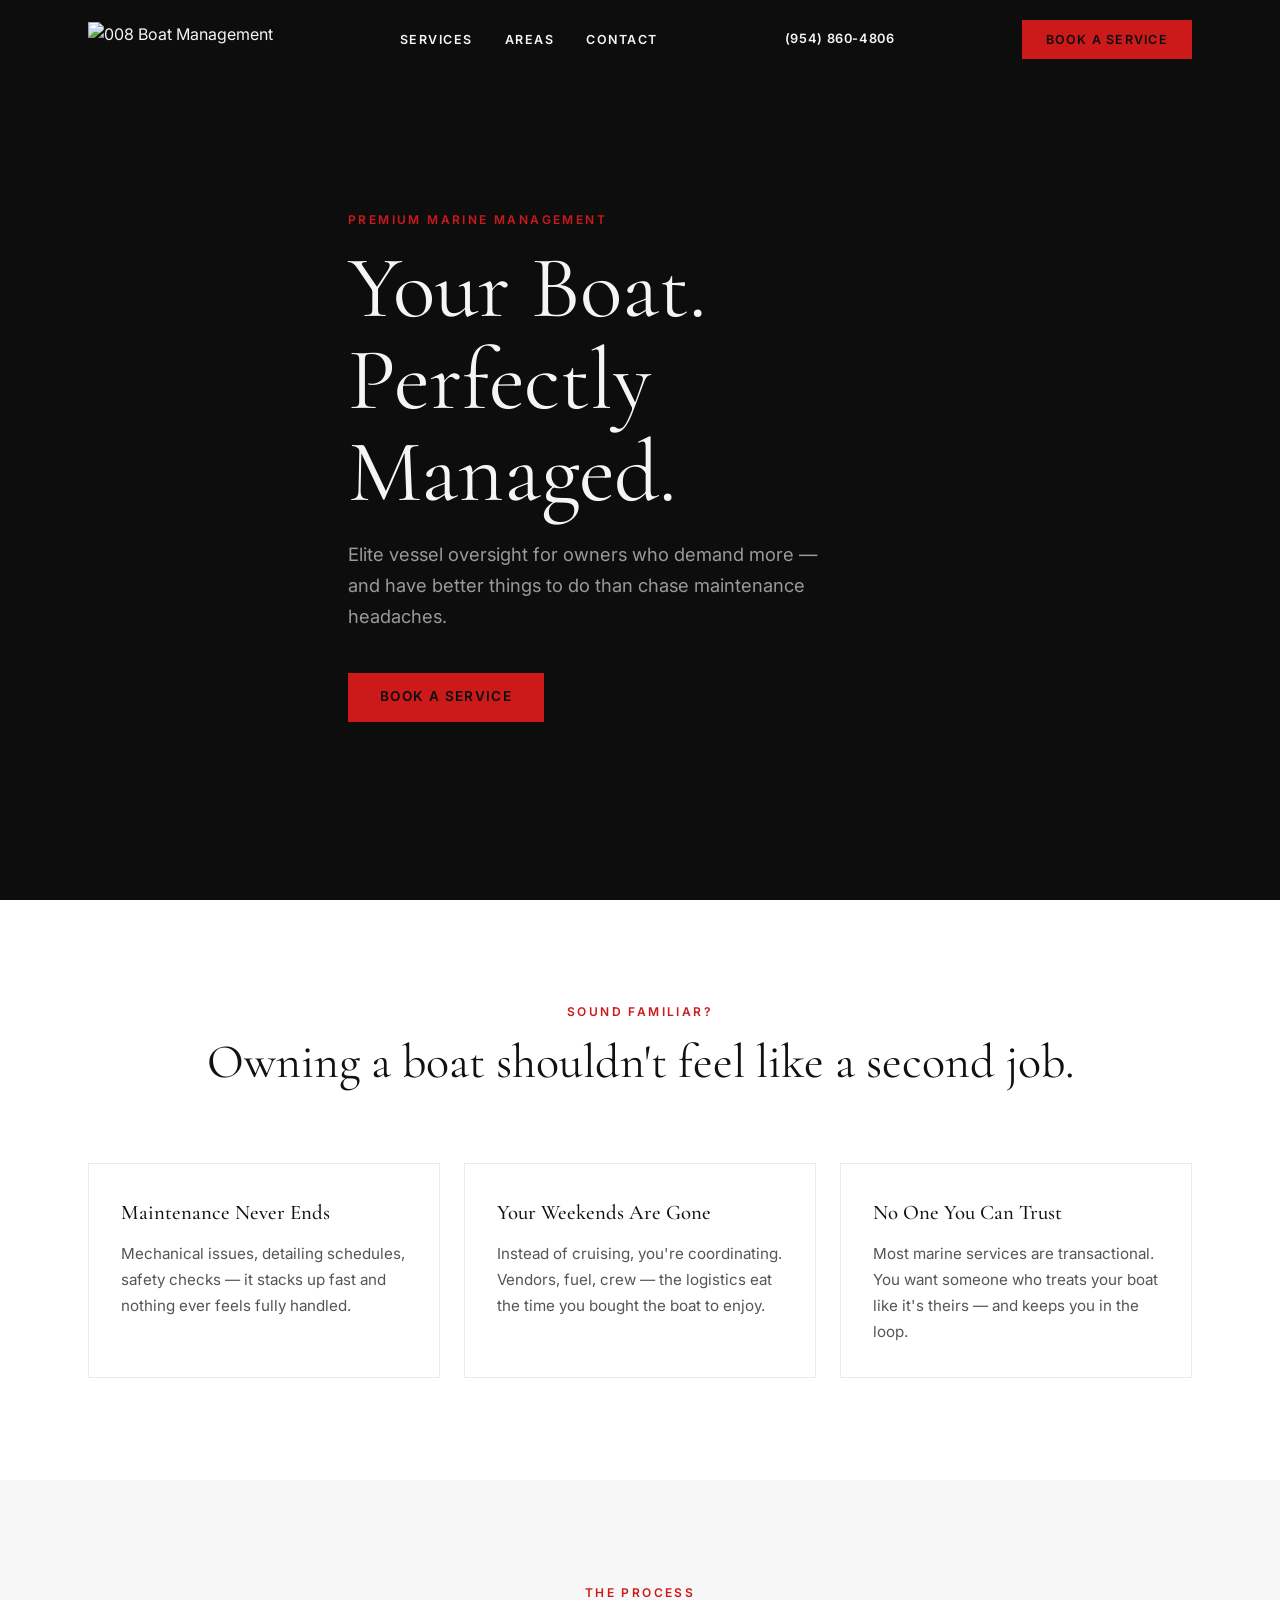
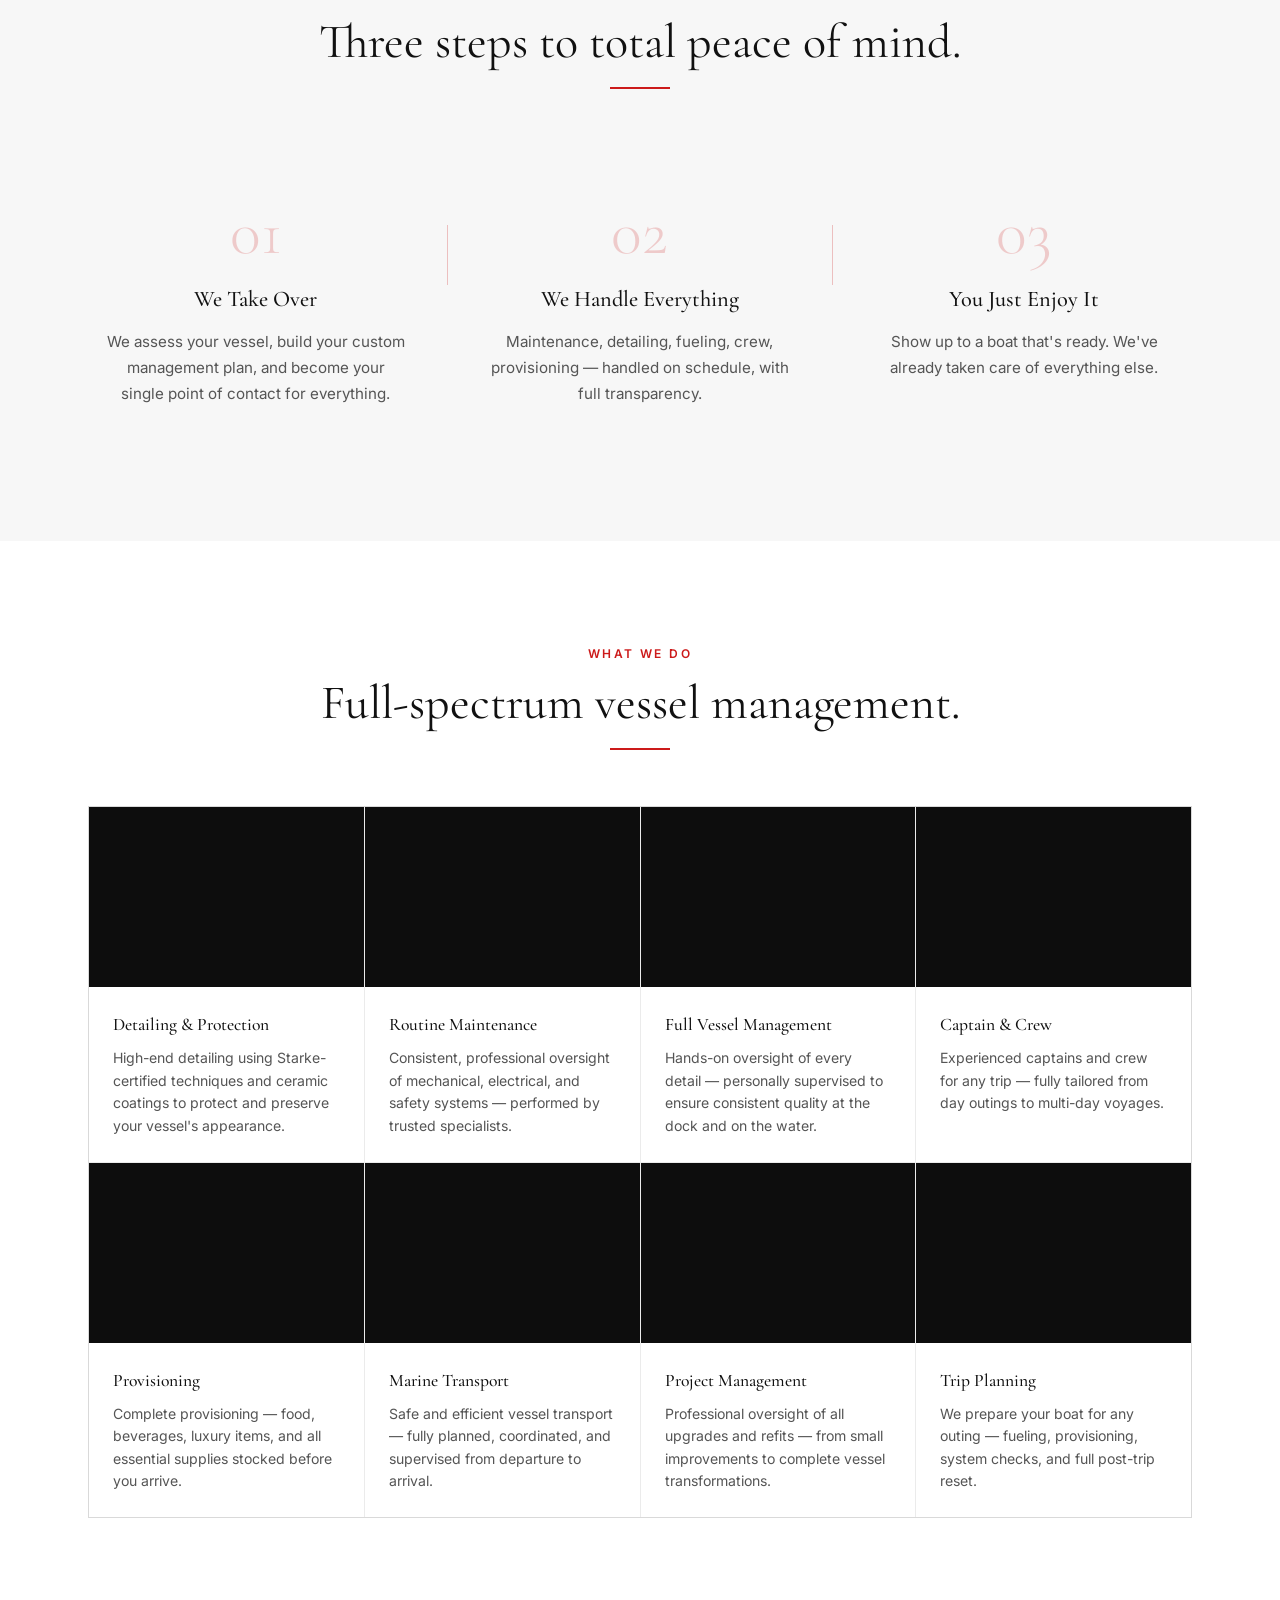
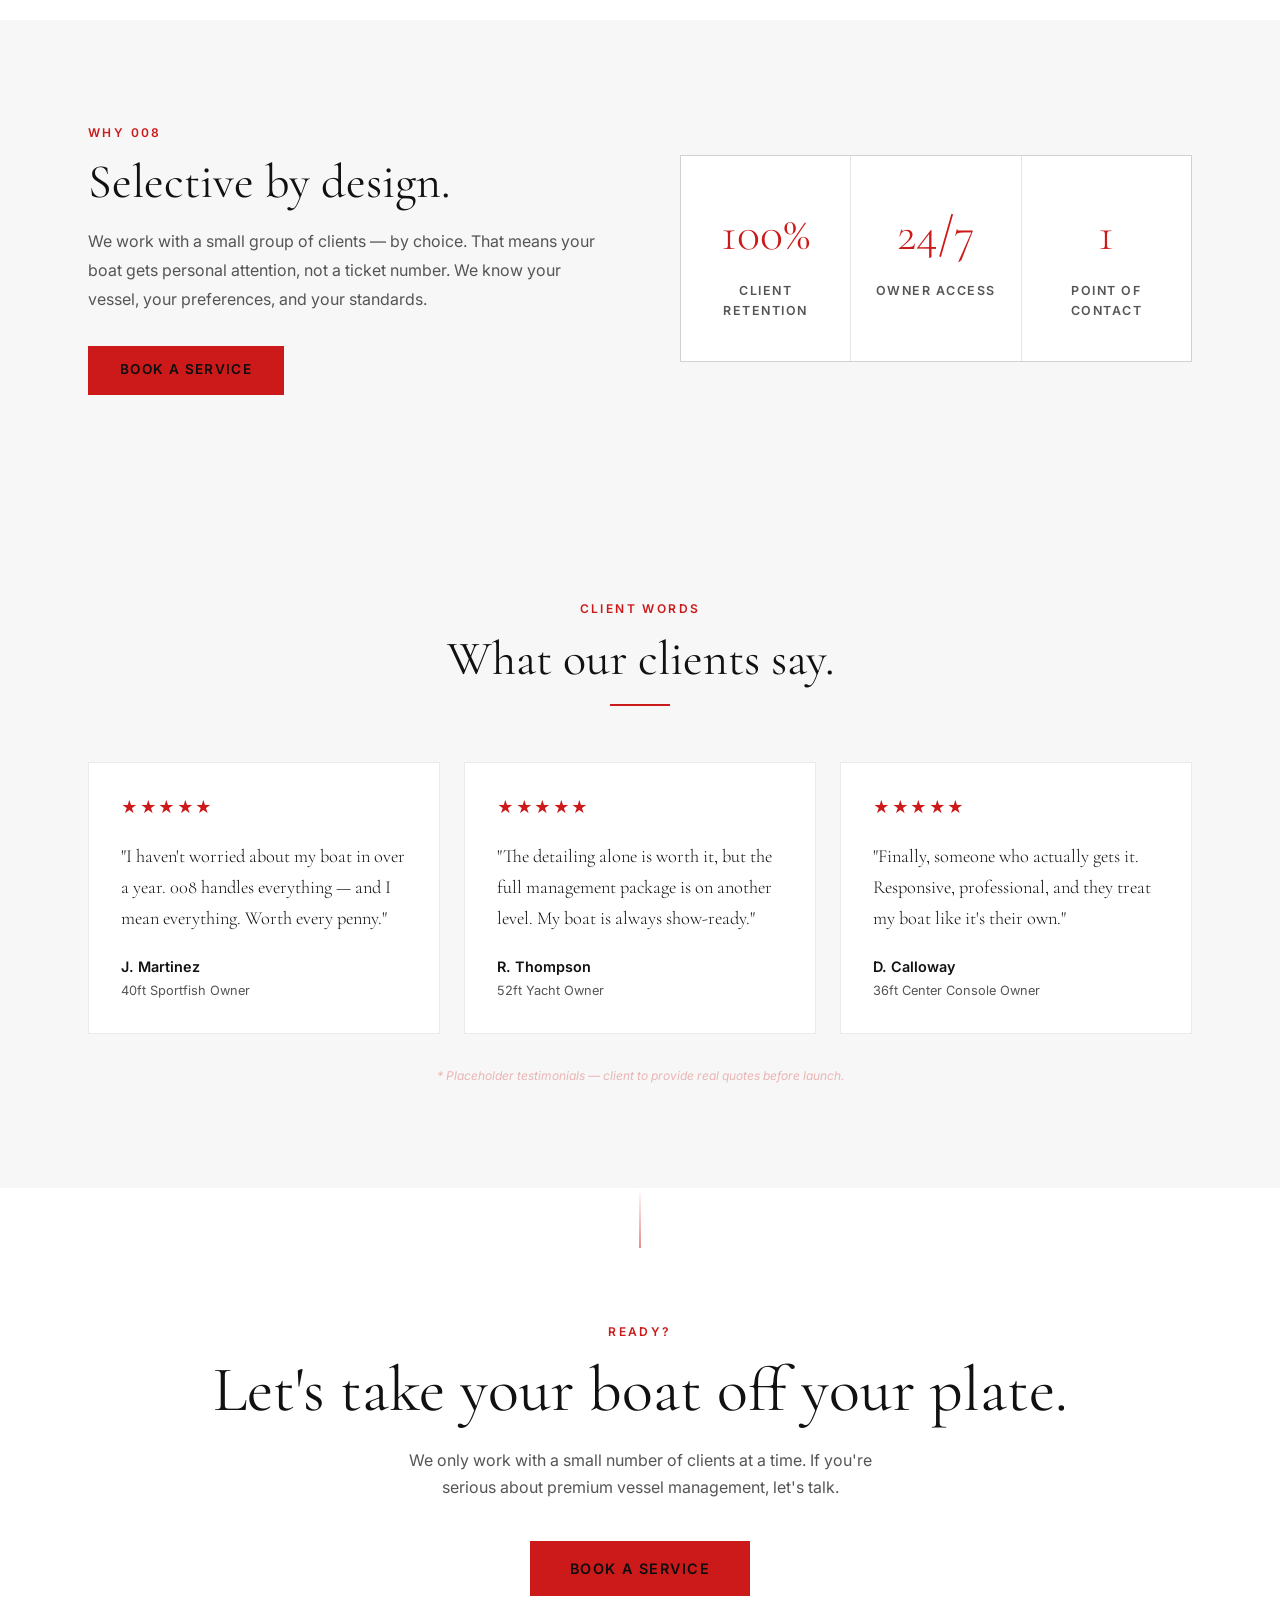
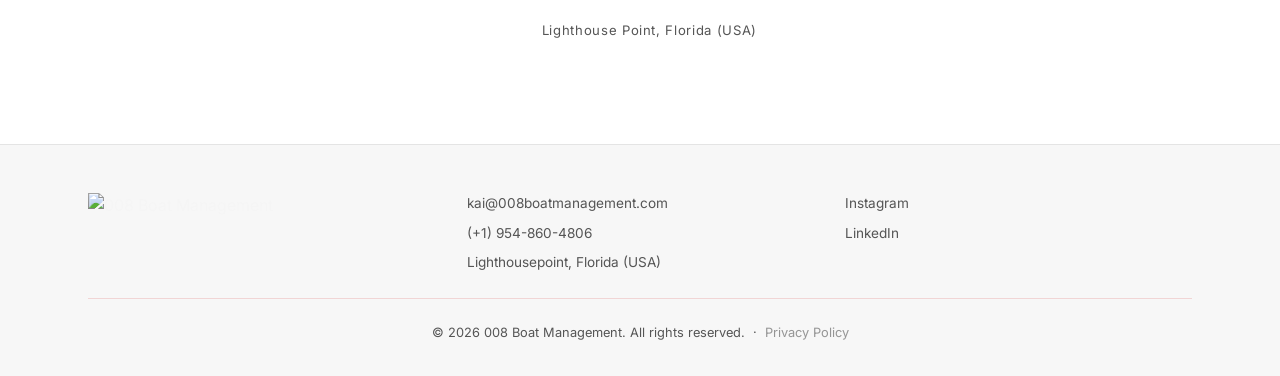
==== commit 698dd179: "feat: add privacy policy page and footer link" ====
--- a/index.html
+++ b/index.html
@@ -284,7 +284,7 @@
       </div>
     </div>
     <div class="divider" style="margin: 1.5rem 0;"></div>
-    <p class="footer-copy">© 2026 008 Boat Management. All rights reserved.</p>
+    <p class="footer-copy">© 2026 008 Boat Management. All rights reserved. &nbsp;·&nbsp; <a href="privacy.html" style="color: inherit; text-decoration: none; opacity: 0.6;">Privacy Policy</a></p>
   </div>
 </footer>
   <script src="script.js"></script>
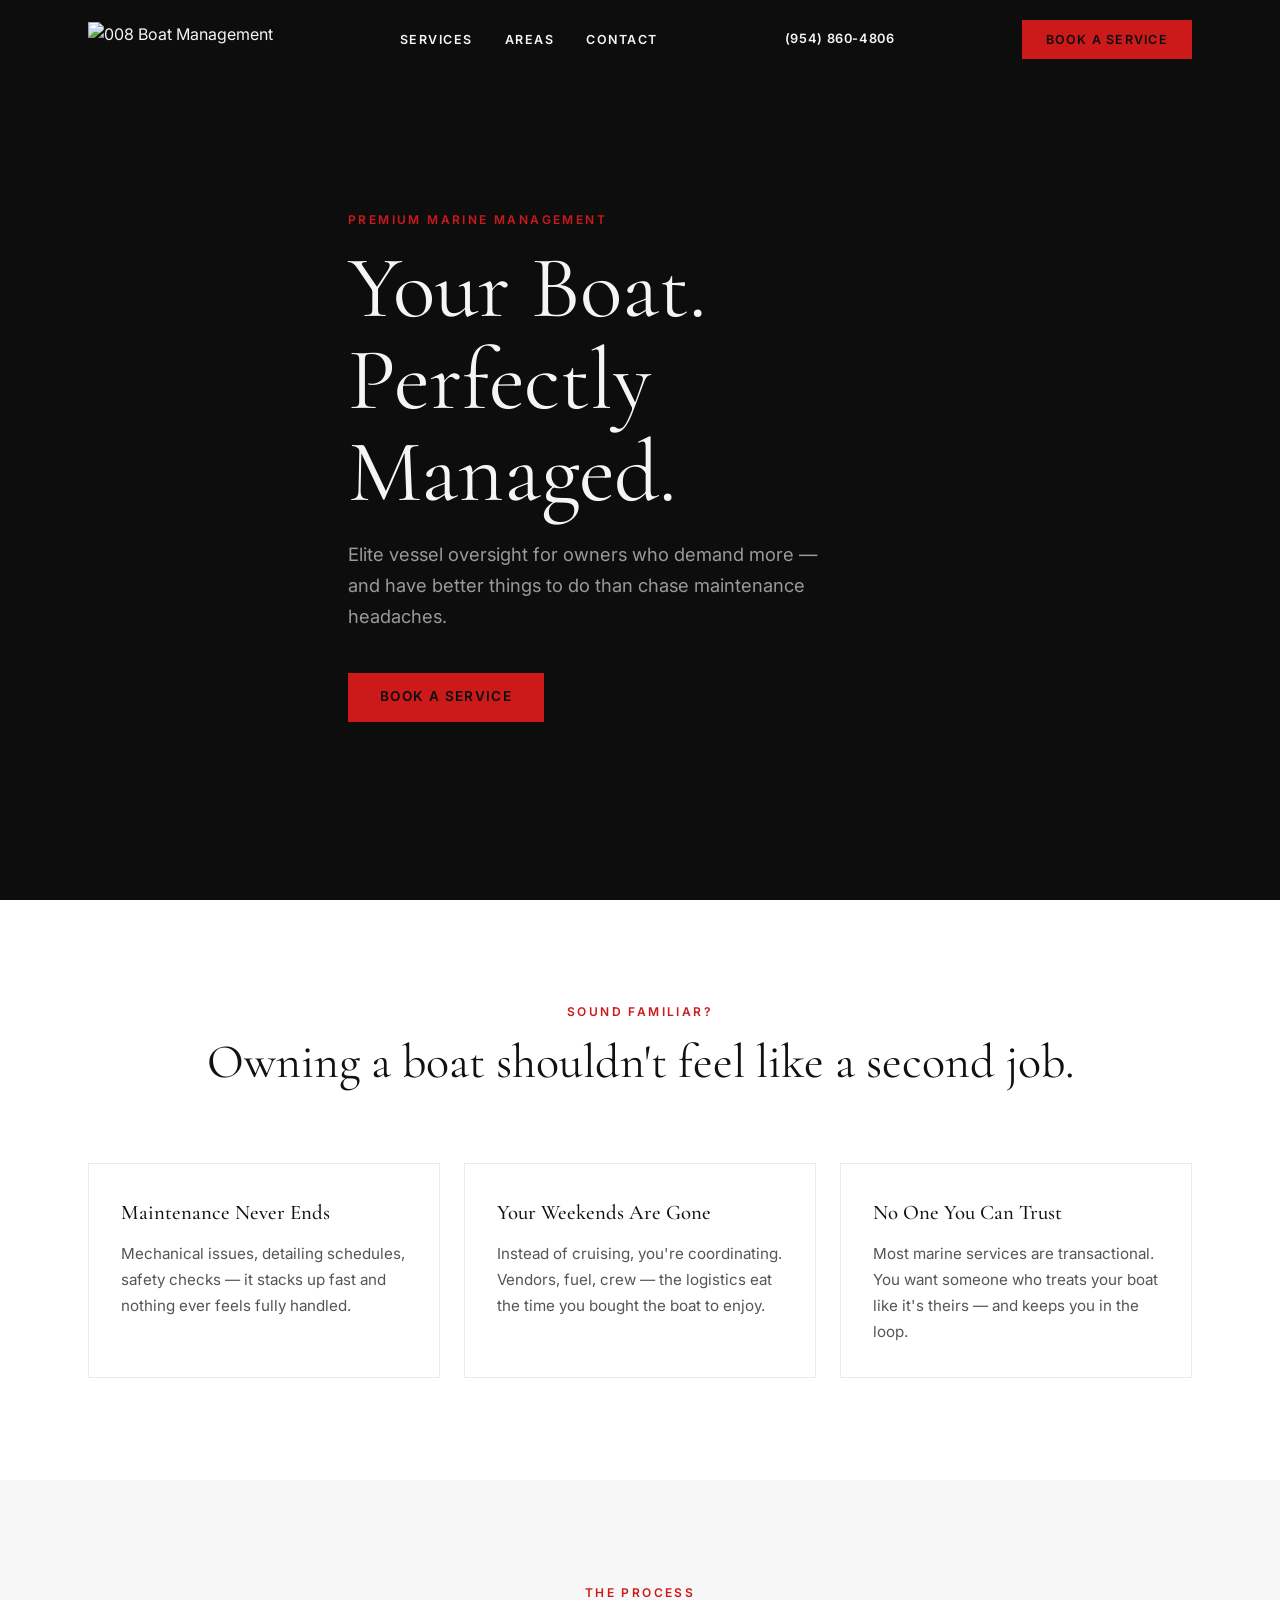
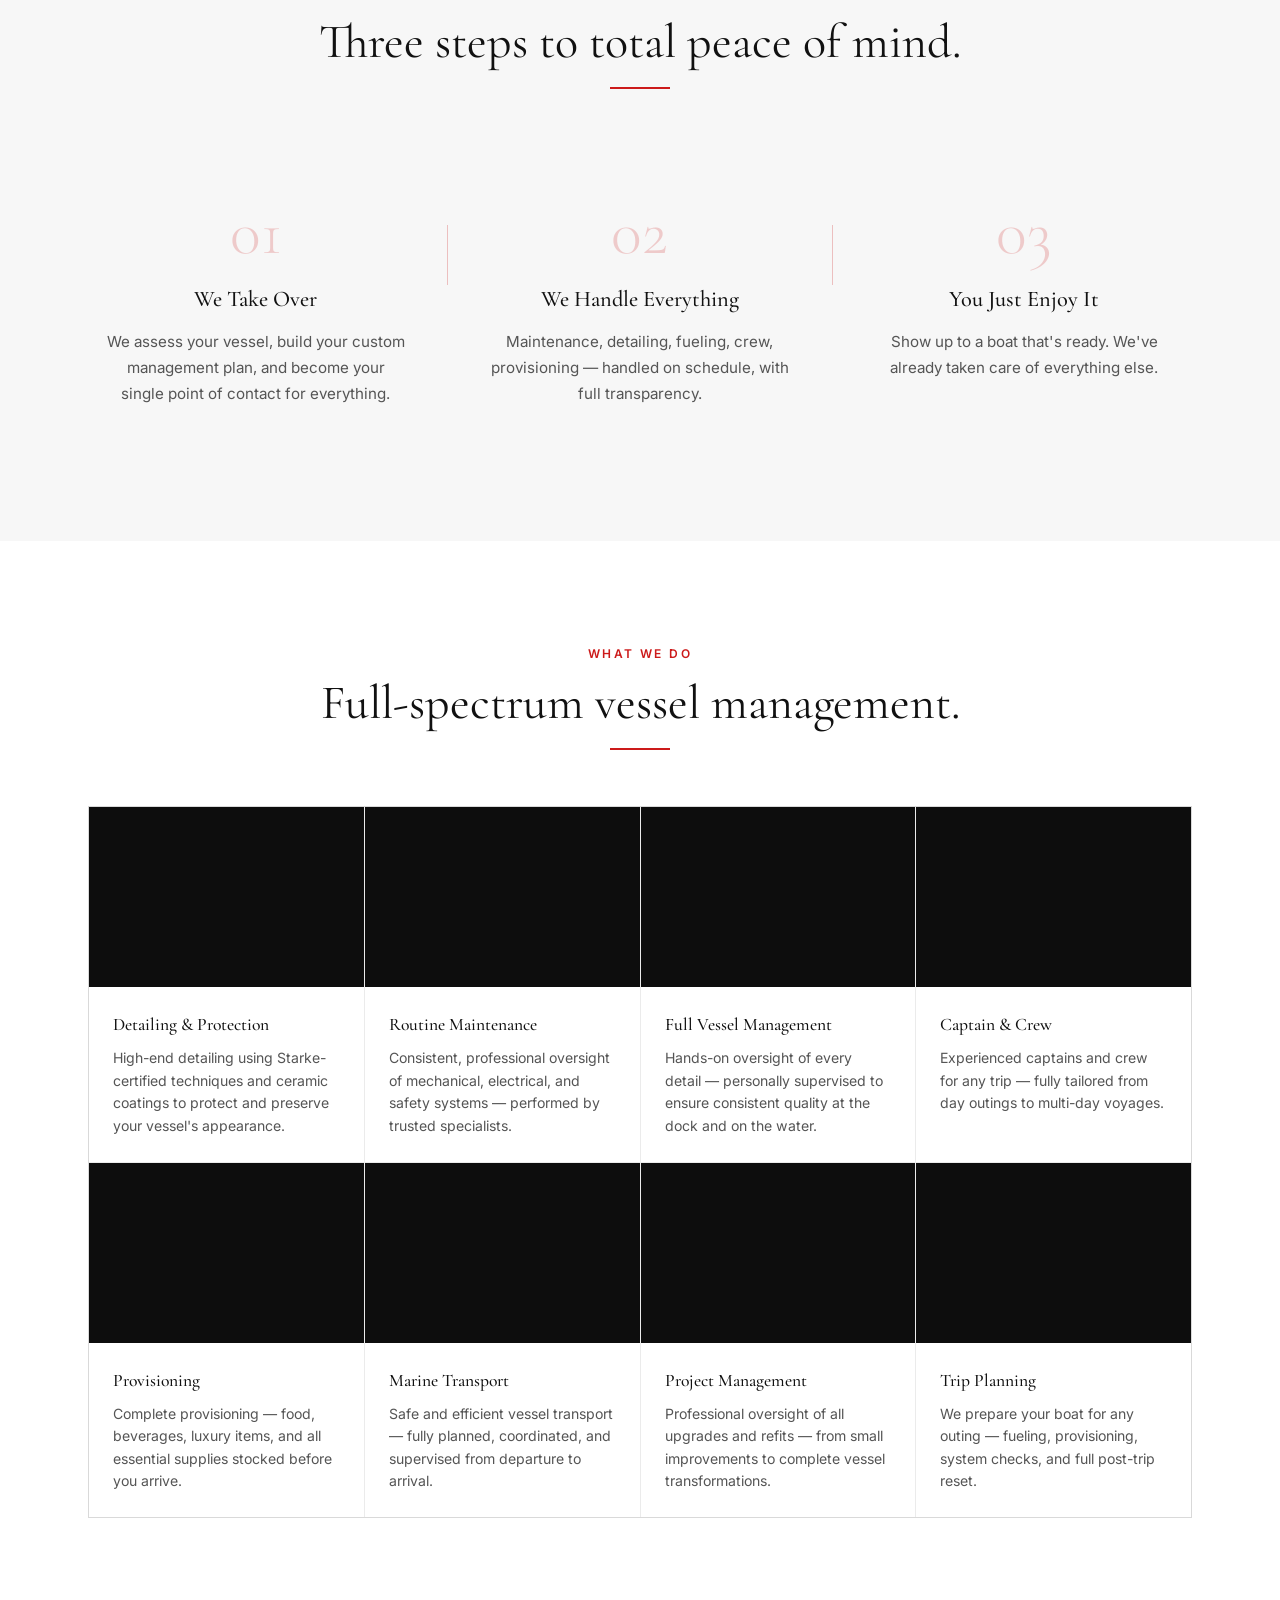
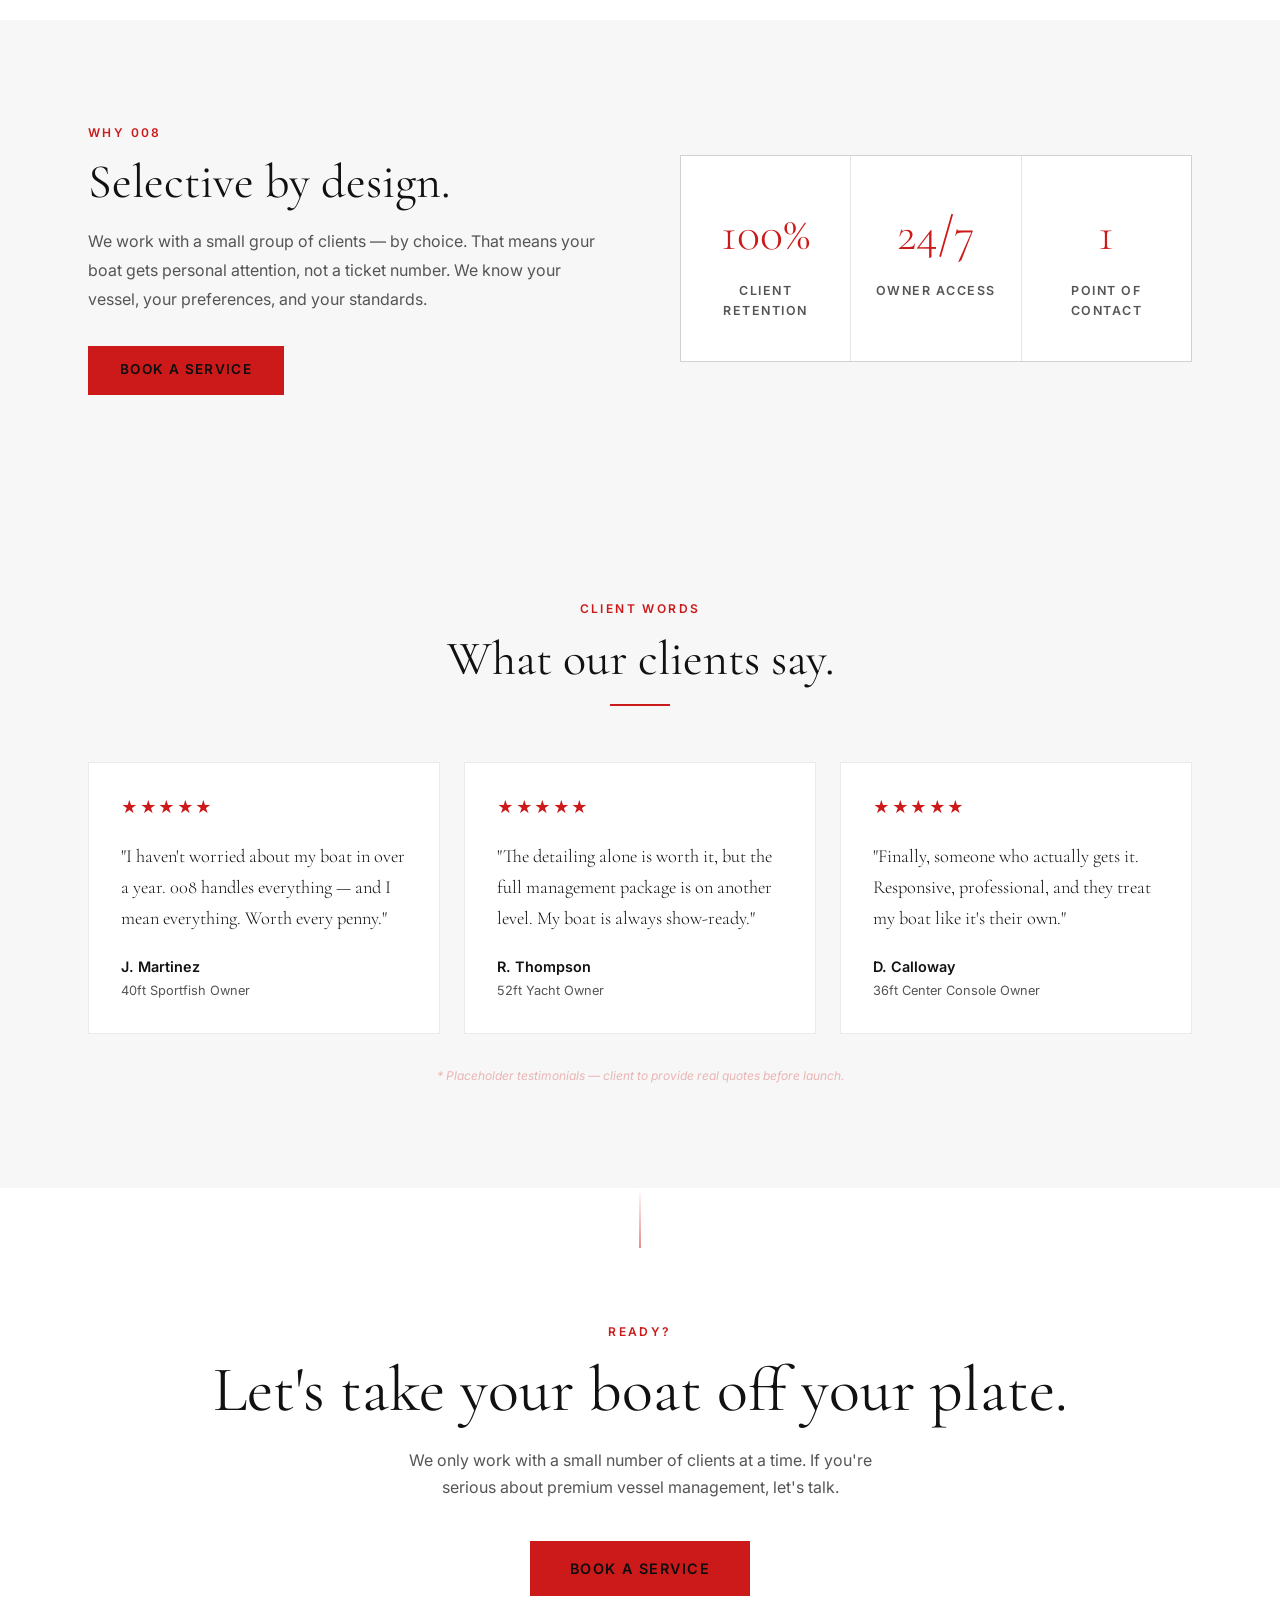
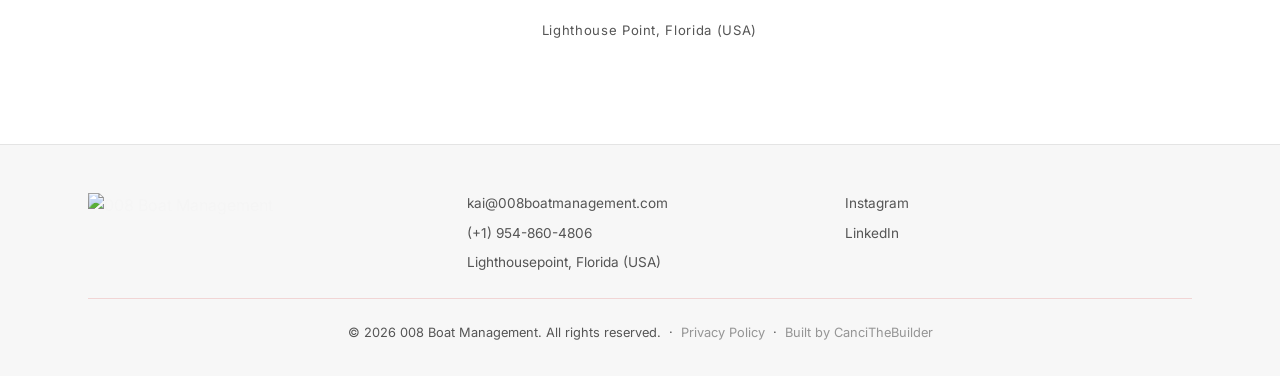
==== commit 63b84108: "feat: add built by CanciTheBuilder footer credit" ====
--- a/index.html
+++ b/index.html
@@ -284,7 +284,7 @@
       </div>
     </div>
     <div class="divider" style="margin: 1.5rem 0;"></div>
-    <p class="footer-copy">© 2026 008 Boat Management. All rights reserved. &nbsp;·&nbsp; <a href="privacy.html" style="color: inherit; text-decoration: none; opacity: 0.6;">Privacy Policy</a></p>
+    <p class="footer-copy">© 2026 008 Boat Management. All rights reserved. &nbsp;·&nbsp; <a href="privacy.html" style="color: inherit; text-decoration: none; opacity: 0.6;">Privacy Policy</a> &nbsp;·&nbsp; <a href="https://cancithebuilder.com" target="_blank" rel="noopener" style="color: inherit; text-decoration: none; opacity: 0.6;">Built by CanciTheBuilder</a></p>
   </div>
 </footer>
   <script src="script.js"></script>
